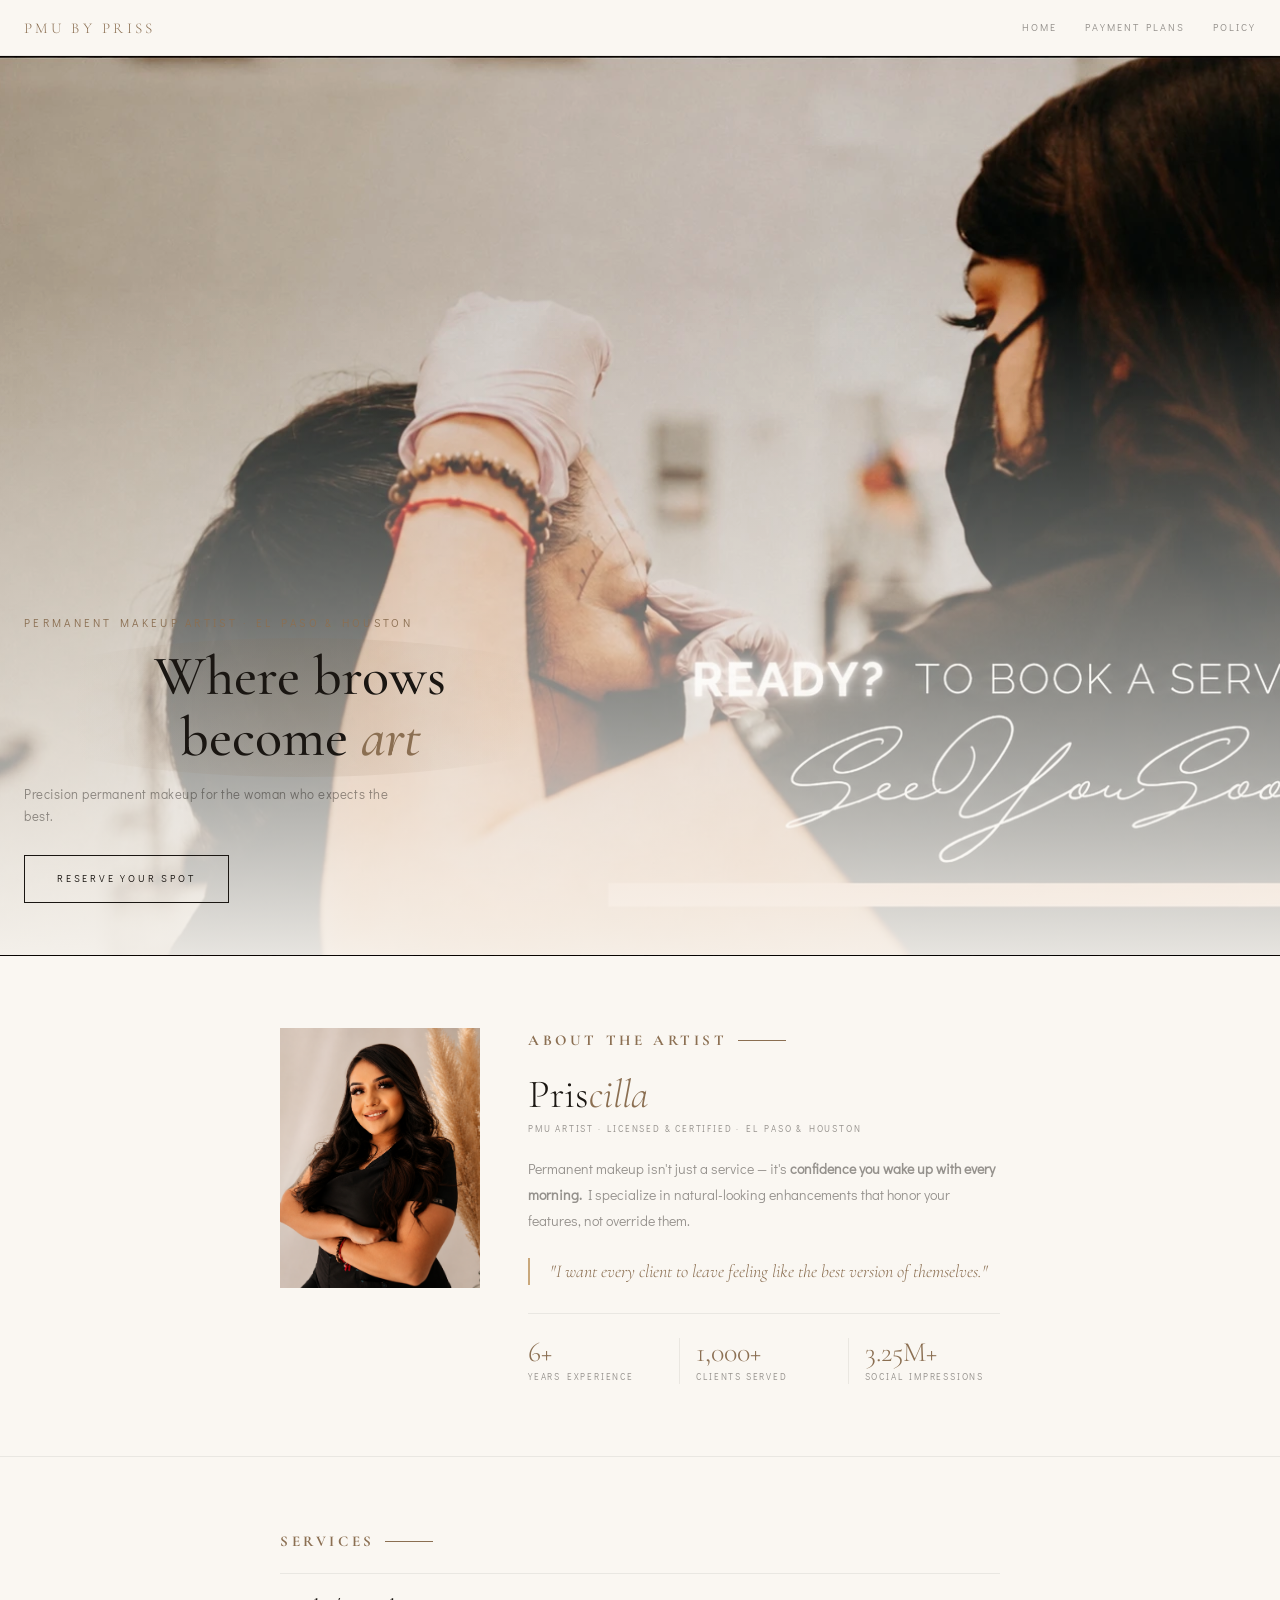
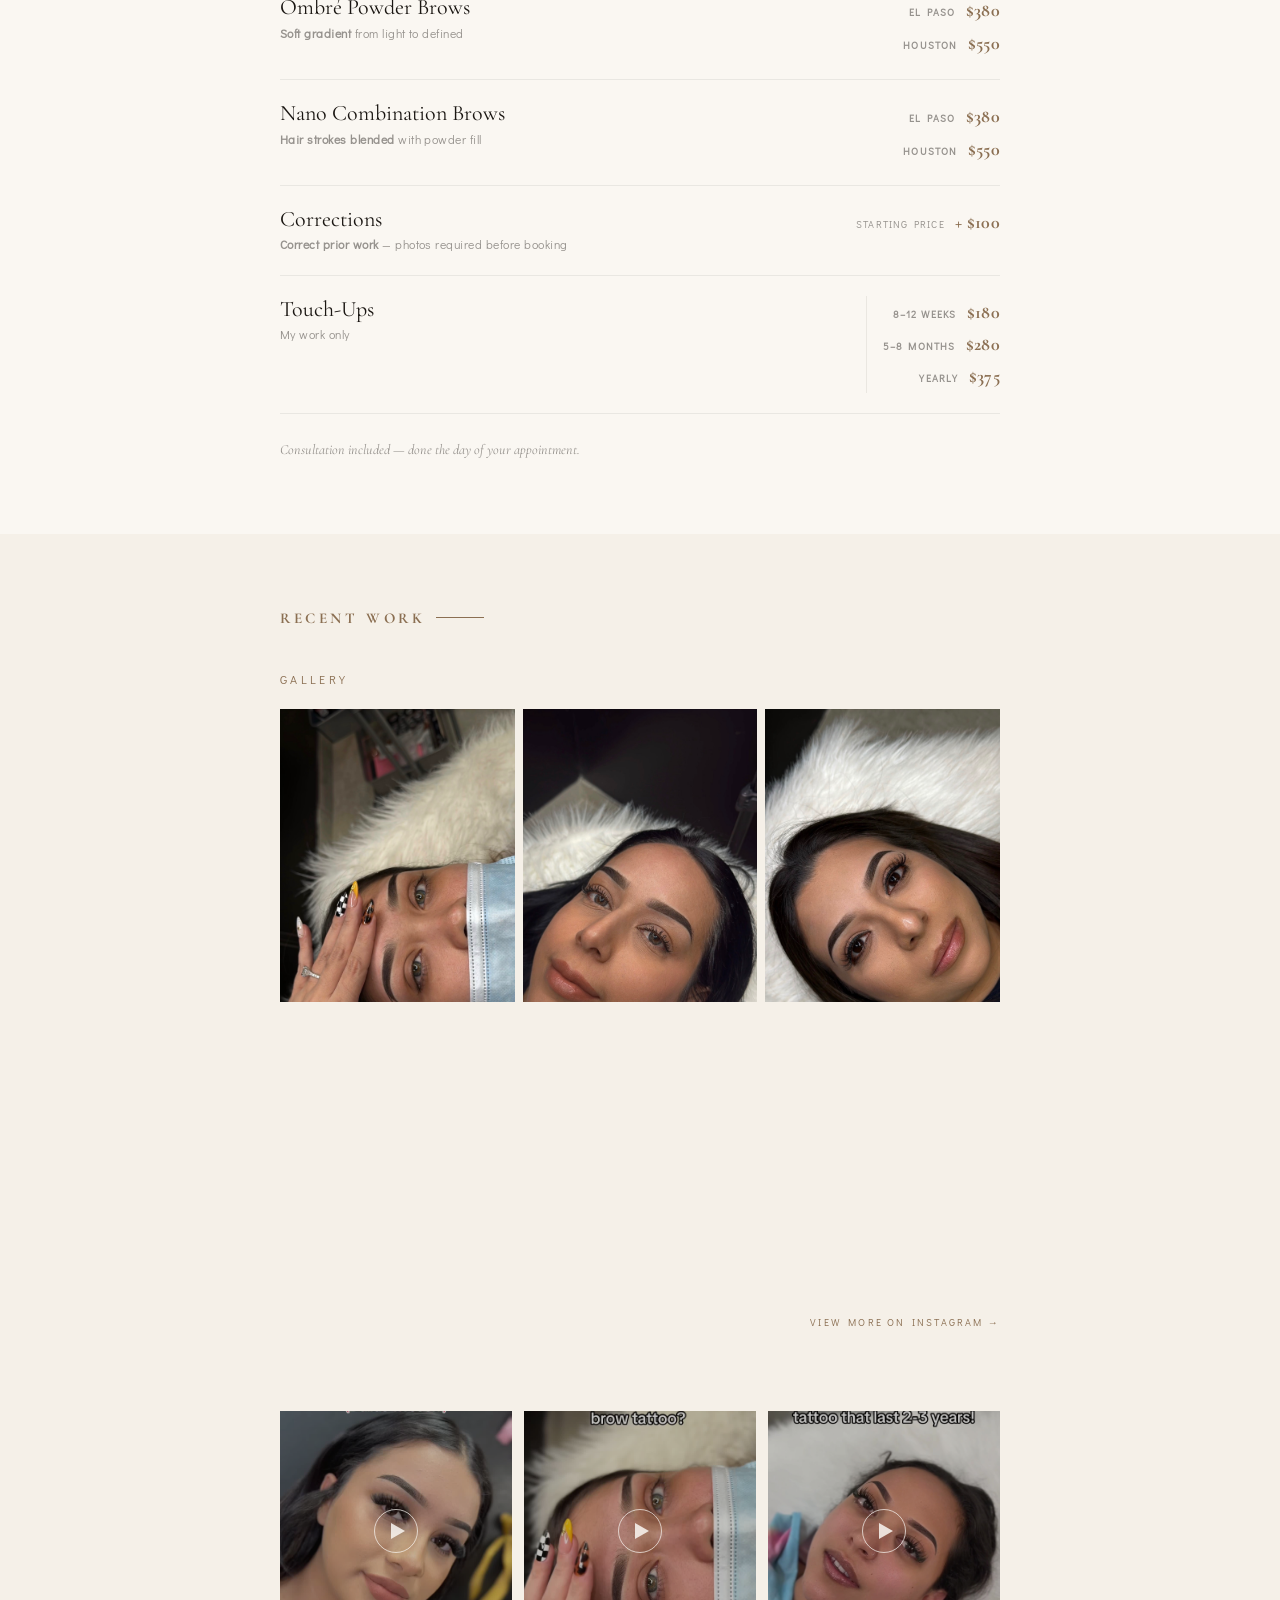
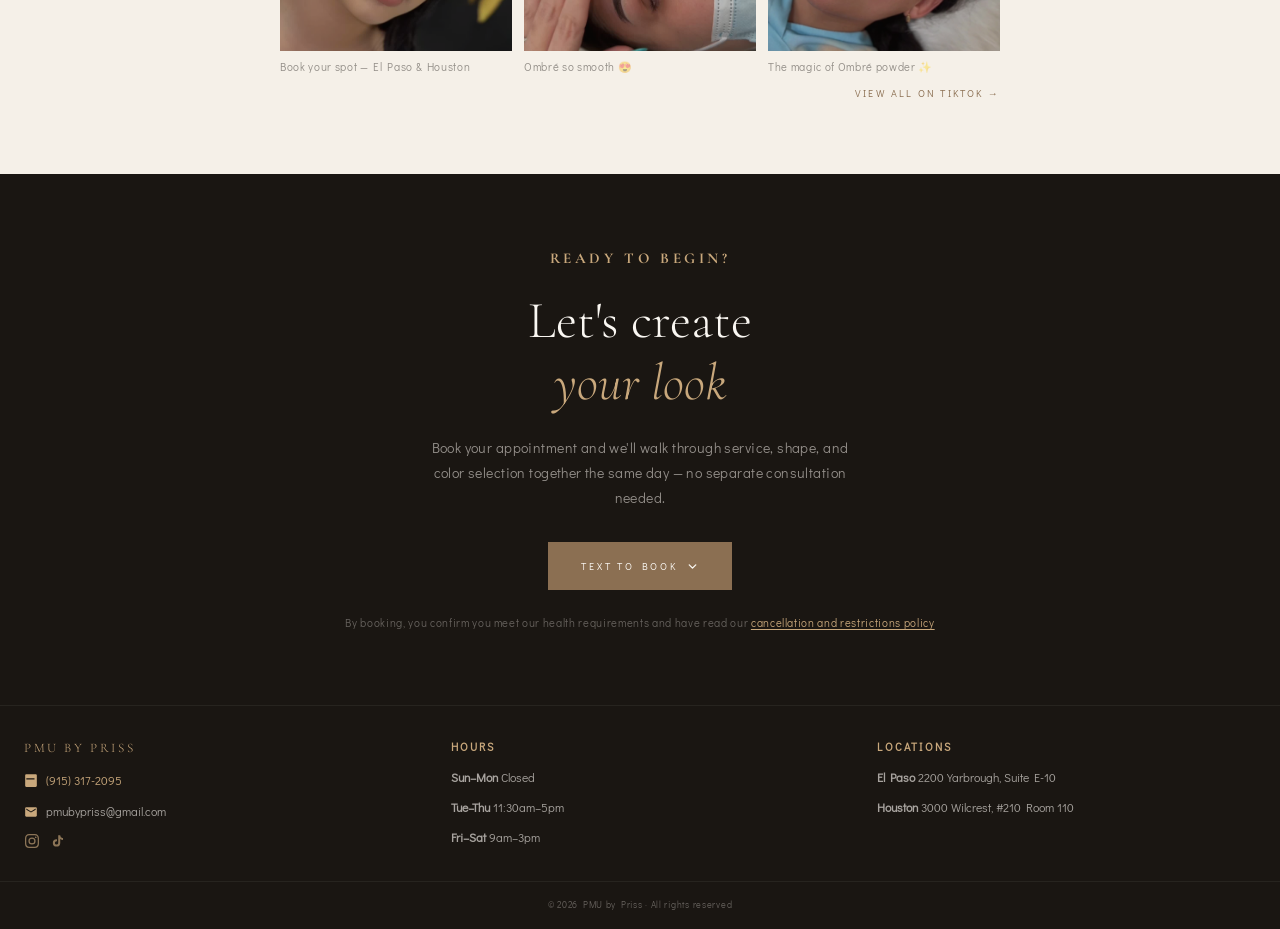
==== index.html @ 77e0d633 "fix: replace open browser button with copy-to-clipboard URL for TikTok WebView" ====
<!DOCTYPE html>
<html lang="en">
<head>
  <meta charset="UTF-8">
  <meta name="viewport" content="width=device-width, initial-scale=1.0">
  <title>PMU by Priss — Permanent Makeup Artist</title>
  <link rel="icon" href="data:image/svg+xml,<svg xmlns='http://www.w3.org/2000/svg' viewBox='0 0 100 100'><text y='.9em' font-size='90'>✦</text></svg>">

  <!-- OG / Social Meta -->
  <meta property="og:title" content="PMU by Priss — Permanent Makeup Artist">
  <meta property="og:description" content="Precision permanent makeup in El Paso & Houston. Ombré powder brows, combination brows, lip blush, and corrections.">
  <meta property="og:image" content="[REPLACE: absolute URL to hero image after deploy]">
  <meta property="og:url" content="[REPLACE: deployed site URL]">
  <meta property="og:type" content="website">
  <meta name="twitter:card" content="summary_large_image">

  <!-- Fonts -->
  <link rel="preconnect" href="https://fonts.googleapis.com">
  <link rel="preconnect" href="https://fonts.gstatic.com" crossorigin>
  <link href="https://fonts.googleapis.com/css2?family=Cormorant+Garamond:ital,wght@0,300;0,400;0,700;1,300;1,400&family=Didact+Gothic&display=swap" rel="stylesheet">

  <link rel="stylesheet" href="style.css">

  <!-- TikTok Embed Script -->
  <script async src="https://www.tiktok.com/embed.js"></script>
</head>
<body>

  <!-- TIKTOK BROWSER BANNER -->
  <div id="tiktokBanner" class="app-banner" style="display: none;">
    <div class="app-banner-content">
      <p class="app-banner-text">To book, please open this page in your browser</p>
      <div class="app-banner-url-box">
        <input
          type="text"
          id="bannerUrlInput"
          class="app-banner-url-input"
          readonly
          value=""
          aria-label="Current page URL"
        >
        <button id="copyUrlBtn" class="app-banner-copy-btn">Copy Link</button>
      </div>
      <p class="app-banner-instruction">Paste the link in your browser's address bar to continue booking</p>
      <button id="dismissBannerBtn" class="app-banner-close" aria-label="Dismiss">×</button>
    </div>
  </div>

  <!-- NAV -->
  <nav id="nav" aria-label="Primary navigation">
    <a href="/" class="nav-logo">PMU by Priss</a>
    <button id="hamburgerBtn" class="hamburger" aria-label="Menu" aria-expanded="false" aria-controls="navMenu">
      <span class="hamburger-line"></span>
      <span class="hamburger-line"></span>
      <span class="hamburger-line"></span>
    </button>
    <div id="navMenu" class="nav-menu" aria-hidden="true">
      <a href="/">Home</a>
      <a href="payment-plans.html">Payment Plans</a>
      <a href="policy.html">Policy</a>
    </div>
  </nav>

  <!-- HERO -->
  <section id="hero" aria-label="Hero">
    <div class="hero-overlay" aria-hidden="true"></div>
    <div class="hero-content">
      <p class="hero-eyebrow">Permanent Makeup Artist · El Paso &amp; Houston</p>
      <h1 class="hero-headline">
        <span>Where brows</span>
        <span>become <em>art</em></span>
      </h1>
      <p class="hero-sub">Precision permanent makeup for the woman who expects the best.</p>
      <a href="#book" class="btn btn--outline">Reserve Your Spot</a>
    </div>
  </section>

  <!-- ABOUT -->
  <section id="about" class="section about" aria-label="About Priss">
    <div class="about-inner">
      <img
        class="about-photo reveal"
        src="assets/images/priss-portrait.jpg"
        alt="Priscilla — PMU Artist"
        loading="lazy"
        width="200"
        height="260"
      >
      <div class="about-text">
        <p class="section-label reveal">About the Artist</p>
        <h2 class="about-name reveal">Pris<em>cilla</em></h2>
        <p class="about-credentials reveal">PMU Artist · Licensed &amp; Certified · El Paso &amp; Houston</p>
        <p class="about-bio reveal">
          Permanent makeup isn't just a service — it's <strong>confidence you wake up with every morning.</strong> I specialize in natural-looking enhancements that honor your features, not override them.
        </p>
        <blockquote class="pull-quote reveal">
          "I want every client to leave feeling like the best version of themselves."
        </blockquote>
        <div class="about-stats reveal">
          <div class="stat">
            <span class="stat-number">6+</span>
            <span class="stat-label">Years Experience</span>
          </div>
          <div class="stat">
            <span class="stat-number">1,000+</span>
            <span class="stat-label">Clients Served</span>
          </div>
          <div class="stat">
            <span class="stat-number">3.25M+</span>
            <span class="stat-label">Social Impressions</span>
          </div>
        </div>
      </div>
    </div>
  </section>

  <!-- SERVICES -->
  <section id="services" class="section services" aria-label="Services">
    <div class="section-inner">
      <p class="section-label reveal">Services</p>
      <ul class="service-list" aria-label="Service menu">
        <li class="service-item reveal">
          <div class="service-info">
            <p class="service-name">Ombré Powder Brows</p>
            <p class="service-desc"><strong>Soft gradient</strong> from light to defined</p>
          </div>
          <div class="service-pricing">
            <p class="price-location"><span class="price-city"><strong>El Paso</strong></span><span class="price-amount"><strong>$380</strong></span></p>
            <p class="price-location"><span class="price-city"><strong>Houston</strong></span><span class="price-amount"><strong>$550</strong></span></p>
          </div>
        </li>
        <li class="service-item reveal">
          <div class="service-info">
            <p class="service-name">Nano Combination Brows</p>
            <p class="service-desc"><strong>Hair strokes blended</strong> with powder fill</p>
          </div>
          <div class="service-pricing">
            <p class="price-location"><span class="price-city"><strong>El Paso</strong></span><span class="price-amount"><strong>$380</strong></span></p>
            <p class="price-location"><span class="price-city"><strong>Houston</strong></span><span class="price-amount"><strong>$550</strong></span></p>
          </div>
        </li>
<li class="service-item reveal">
          <div class="service-info">
            <p class="service-name">Corrections</p>
            <p class="service-desc"><strong>Correct prior work</strong> — photos required before booking</p>
          </div>
          <div class="service-pricing">
            <p class="price-location"><span class="price-city">Starting price</span><span class="price-amount"><strong>+ $100</strong></span></p>
          </div>
        </li>
        <li class="service-item reveal">
          <div class="service-info">
            <p class="service-name">Touch-Ups</p>
            <p class="service-desc">My work only</p>
          </div>
          <div class="service-pricing service-pricing--tiers">
            <p class="price-tier"><span class="price-city"><strong>8–12 weeks</strong></span><span class="price-amount"><strong>$180</strong></span></p>
            <p class="price-tier"><span class="price-city"><strong>5–8 months</strong></span><span class="price-amount"><strong>$280</strong></span></p>
            <p class="price-tier"><span class="price-city"><strong>Yearly</strong></span><span class="price-amount"><strong>$375</strong></span></p>
          </div>
        </li>
      </ul>
      <p class="services-note reveal">
        <em>Consultation included — done the day of your appointment.</em>
      </p>
    </div>
  </section>

  <!-- WORK -->
  <section id="work" class="section work" aria-label="Recent Work">
    <div class="section-inner">
      <p class="section-label reveal">Recent Work</p>

      <!-- Photo Gallery -->
      <p class="subsection-label reveal">Gallery</p>
      <div class="gallery-grid" aria-label="Work gallery">
        <button class="gallery-photo reveal" data-gallery-index="0" aria-label="View full size: Ombré powder brows result">
          <img src="assets/images/gallery/gallery-1.jpg" alt="Ombré powder brows result" loading="lazy">
        </button>
        <button class="gallery-photo reveal" data-gallery-index="1" aria-label="View full size: Nano combination brows result">
          <img src="assets/images/gallery/gallery-2.jpg" alt="Nano combination brows result" loading="lazy">
        </button>
        <button class="gallery-photo reveal" data-gallery-index="2" aria-label="View full size: Ombré powder brows result">
          <img src="assets/images/gallery/gallery-3.jpg" alt="Ombré powder brows result" loading="lazy">
        </button>
        <button class="gallery-photo reveal" data-gallery-index="3" aria-label="View full size: Nano combination brows result">
          <img src="assets/images/gallery/gallery-4.jpg" alt="Nano combination brows result" loading="lazy">
        </button>
        <button class="gallery-photo reveal" data-gallery-index="4" aria-label="View full size: Ombré powder brows result">
          <img src="assets/images/gallery/gallery-5.jpg" alt="Ombré powder brows result" loading="lazy">
        </button>
        <button class="gallery-photo reveal" data-gallery-index="5" aria-label="View full size: Correction result">
          <img src="assets/images/gallery/gallery-6.jpg" alt="Correction result" loading="lazy">
        </button>
      </div>

      <!-- Gallery Lightbox Modal -->
      <div class="gallery-modal" id="galleryModal" aria-hidden="true" role="dialog" aria-modal="true">
        <button class="gallery-modal-close" id="galleryModalClose" aria-label="Close gallery view">
          <svg xmlns="http://www.w3.org/2000/svg" viewBox="0 0 24 24" fill="none" stroke="currentColor" stroke-width="2" stroke-linecap="round" stroke-linejoin="round" width="24" height="24" aria-hidden="true"><line x1="18" y1="6" x2="6" y2="18"/><line x1="6" y1="6" x2="18" y2="18"/></svg>
        </button>
        <button class="gallery-modal-nav gallery-modal-prev" id="galleryModalPrev" aria-label="Previous photo">
          <svg xmlns="http://www.w3.org/2000/svg" viewBox="0 0 24 24" fill="none" stroke="currentColor" stroke-width="2" stroke-linecap="round" stroke-linejoin="round" width="20" height="20" aria-hidden="true"><polyline points="15 18 9 12 15 6"/></svg>
        </button>
        <div class="gallery-modal-content">
          <img id="galleryModalImg" src="" alt="">
        </div>
        <button class="gallery-modal-nav gallery-modal-next" id="galleryModalNext" aria-label="Next photo">
          <svg xmlns="http://www.w3.org/2000/svg" viewBox="0 0 24 24" fill="none" stroke="currentColor" stroke-width="2" stroke-linecap="round" stroke-linejoin="round" width="20" height="20" aria-hidden="true"><polyline points="9 18 15 12 9 6"/></svg>
        </button>
        <div class="gallery-modal-counter" id="galleryModalCounter"></div>
      </div>
      <a class="view-more-link" href="https://www.instagram.com/pmubypriss/" target="_blank" rel="noopener noreferrer">View more on Instagram →</a>

      <!-- TikTok Cards (click-to-play) -->
      <p class="subsection-label reveal">Videos</p>
      <div class="tiktok-grid" aria-label="TikTok videos">
        <div class="tiktok-card reveal" data-tiktok-id="7628053631283023118" role="button" tabindex="0" aria-label="Play TikTok: Book your spot — El Paso & Houston">
          <div class="tiktok-thumb">
            <img src="assets/images/tiktok-thumb-1.jpg" alt="Book your spot — El Paso & Houston" loading="lazy">
            <div class="tiktok-play" aria-hidden="true"><div class="play-icon"></div></div>
          </div>
          <p class="tiktok-caption">Book your spot — El Paso & Houston</p>
        </div>
        <div class="tiktok-card reveal" data-tiktok-id="7637714906845859086" role="button" tabindex="0" aria-label="Play TikTok: Ombré so smooth">
          <div class="tiktok-thumb">
            <img src="assets/images/tiktok-thumb-2.jpg" alt="Ombré so smooth" loading="lazy">
            <div class="tiktok-play" aria-hidden="true"><div class="play-icon"></div></div>
          </div>
          <p class="tiktok-caption">Ombré so smooth 😍</p>
        </div>
        <div class="tiktok-card reveal" data-tiktok-id="7586903817430551822" role="button" tabindex="0" aria-label="Play TikTok: The magic of Ombré powder">
          <div class="tiktok-thumb">
            <img src="assets/images/tiktok-thumb-3.jpg" alt="The magic of Ombré powder" loading="lazy">
            <div class="tiktok-play" aria-hidden="true"><div class="play-icon"></div></div>
          </div>
          <p class="tiktok-caption">The magic of Ombré powder ✨</p>
        </div>
      </div>
      <a class="view-more-link" href="https://www.tiktok.com/@pmubypriss" target="_blank" rel="noopener noreferrer">View all on TikTok →</a>
    </div>
  </section>

  <!-- BOOKING CTA -->
  <section id="book" class="section booking" aria-label="Book an appointment">
    <div class="section-inner booking-inner reveal">
      <p class="section-label section-label--light">Ready to Begin?</p>
      <h2 class="booking-headline">Let's create<br><em>your look</em></h2>
      <p class="booking-body">
        Book your appointment and we'll walk through service, shape, and color selection together the same day — no separate consultation needed.
      </p>
      <button class="btn btn--filled book-trigger" id="bookTrigger" aria-expanded="false" aria-controls="bookOptions">
        <span class="book-trigger-label">Text to Book</span>
        <svg class="book-trigger-chevron" xmlns="http://www.w3.org/2000/svg" viewBox="0 0 24 24" fill="none" stroke="currentColor" stroke-width="2.5" stroke-linecap="round" stroke-linejoin="round" width="13" height="13" aria-hidden="true"><polyline points="6 9 12 15 18 9"/></svg>
      </button>
      <p class="booking-note">By booking, you confirm you meet our health requirements and have read our <a href="policy.html" class="booking-policy-link">cancellation and restrictions policy</a></p>
      <div class="book-options" id="bookOptions" aria-hidden="true">
        <a href="sms:+19153172095?body=Hello%2C%20I%27m%20interested%20in%20scheduling%20an%20appointment%20in%20El%20Paso.%20What%27s%20your%20availability%3F" class="btn btn--city">
          <svg xmlns="http://www.w3.org/2000/svg" viewBox="0 0 24 24" fill="currentColor" width="11" height="11" aria-hidden="true"><path d="M12 2C8.13 2 5 5.13 5 9c0 5.25 7 13 7 13s7-7.75 7-13c0-3.87-3.13-7-7-7zm0 9.5c-1.38 0-2.5-1.12-2.5-2.5s1.12-2.5 2.5-2.5 2.5 1.12 2.5 2.5-1.12 2.5-2.5 2.5z"/></svg>
          Book for El Paso
        </a>
        <a href="sms:+19153172095?body=Hello%2C%20I%27m%20interested%20in%20scheduling%20an%20appointment%20in%20Houston.%20What%27s%20your%20availability%3F" class="btn btn--city">
          <svg xmlns="http://www.w3.org/2000/svg" viewBox="0 0 24 24" fill="currentColor" width="11" height="11" aria-hidden="true"><path d="M12 2C8.13 2 5 5.13 5 9c0 5.25 7 13 7 13s7-7.75 7-13c0-3.87-3.13-7-7-7zm0 9.5c-1.38 0-2.5-1.12-2.5-2.5s1.12-2.5 2.5-2.5 2.5 1.12 2.5 2.5-1.12 2.5-2.5 2.5z"/></svg>
          Book for Houston
        </a>
      </div>
    </div>
  </section>

  <!-- FOOTER -->
  <footer class="footer">
    <div class="footer-top">
      <div class="footer-contact">
        <a href="/" class="footer-logo">PMU by Priss</a>

        <a href="sms:+19153172095?body=Hello%2C%20I%27m%20interested%20in%20scheduling%20an%20appointment.%20What%27s%20your%20availability%3F" class="footer-contact-item contact-phone">
          <svg xmlns="http://www.w3.org/2000/svg" viewBox="0 0 24 24" fill="currentColor" width="14" height="14" aria-hidden="true"><path d="M20 2H4c-1.1 0-2 .9-2 2v18c0 1.1.9 2 2 2h16c1.1 0 2-.9 2-2V4c0-1.1-.9-2-2-2zm-2 12h-8v2h8v-2zm0-3H4v-2h14v2z"/></svg>
          <strong>(915) 317-2095</strong>
        </a>

        <a href="mailto:pmubypriss@gmail.com" class="footer-contact-item contact-email">
          <svg xmlns="http://www.w3.org/2000/svg" viewBox="0 0 24 24" fill="currentColor" width="14" height="14" aria-hidden="true"><path d="M20 4H4c-1.1 0-2 .9-2 2v12c0 1.1.9 2 2 2h16c1.1 0 2-.9 2-2V6c0-1.1-.9-2-2-2zm0 4l-8 5-8-5V6l8 5 8-5v2z"/></svg>
          <span>pmubypriss@gmail.com</span>
        </a>

        <div class="footer-socials">
          <a href="https://www.instagram.com/pmubypriss/" target="_blank" rel="noopener noreferrer" aria-label="Instagram">
            <svg xmlns="http://www.w3.org/2000/svg" viewBox="0 0 24 24" fill="currentColor" width="14" height="14" aria-hidden="true"><path d="M12 2.163c3.204 0 3.584.012 4.85.07 3.252.148 4.771 1.691 4.919 4.919.058 1.265.069 1.645.069 4.849 0 3.205-.012 3.584-.069 4.849-.149 3.225-1.664 4.771-4.919 4.919-1.266.058-1.644.07-4.85.07-3.204 0-3.584-.012-4.849-.07-3.26-.149-4.771-1.699-4.919-4.92-.058-1.265-.07-1.644-.07-4.849 0-3.204.013-3.583.07-4.849.149-3.227 1.664-4.771 4.919-4.919 1.266-.057 1.645-.069 4.849-.069zM12 0C8.741 0 8.333.014 7.053.072 2.695.272.273 2.69.073 7.052.014 8.333 0 8.741 0 12c0 3.259.014 3.668.072 4.948.2 4.358 2.618 6.78 6.98 6.98C8.333 23.986 8.741 24 12 24c3.259 0 3.668-.014 4.948-.072 4.354-.2 6.782-2.618 6.979-6.98.059-1.28.073-1.689.073-4.948 0-3.259-.014-3.667-.072-4.947-.196-4.354-2.617-6.78-6.979-6.98C15.668.014 15.259 0 12 0zm0 5.838a6.162 6.162 0 100 12.324 6.162 6.162 0 000-12.324zM12 16a4 4 0 110-8 4 4 0 010 8zm6.406-11.845a1.44 1.44 0 100 2.881 1.44 1.44 0 000-2.881z"/></svg>
          </a>
          <a href="https://www.tiktok.com/@pmubypriss" target="_blank" rel="noopener noreferrer" aria-label="TikTok">
            <svg xmlns="http://www.w3.org/2000/svg" viewBox="0 0 24 24" fill="currentColor" width="14" height="14" aria-hidden="true"><path d="M19.59 6.69a4.83 4.83 0 01-3.77-4.25V2h-3.45v13.67a2.89 2.89 0 01-2.88 2.5 2.89 2.89 0 01-2.89-2.89 2.89 2.89 0 012.89-2.89c.28 0 .54.04.79.1V9.01a6.27 6.27 0 00-.79-.05 6.34 6.34 0 00-6.34 6.34 6.34 6.34 0 006.34 6.34 6.34 6.34 0 006.33-6.34V8.69a8.18 8.18 0 004.78 1.52V6.77a4.85 4.85 0 01-1.01-.08z"/></svg>
          </a>
        </div>
      </div>

      <div class="footer-hours">
        <h4 class="footer-heading">Hours</h4>
        <p class="footer-item"><strong>Sun–Mon</strong> Closed</p>
        <p class="footer-item"><strong>Tue–Thu</strong> 11:30am–5pm</p>
        <p class="footer-item"><strong>Fri–Sat</strong> 9am–3pm</p>
      </div>

      <div class="footer-locations">
        <h4 class="footer-heading">Locations</h4>
        <p class="footer-item"><strong>El Paso</strong> 2200 Yarbrough, Suite E-10</p>
        <p class="footer-item"><strong>Houston</strong> 3000 Wilcrest, #210 Room 110</p>
      </div>
    </div>

    <div class="footer-bottom">
      <p class="footer-copy">© <span class="footer-year">2026</span> PMU by Priss · All rights reserved</p>
    </div>
  </footer>

  <script src="main.js"></script>
</body>
</html>
---- style.css ----
/* PMU by Priss — styles */

/* ─────────────────────────────────────────
   DESIGN TOKENS
───────────────────────────────────────── */
:root {
  --cream: #faf7f2;
  --cream-deep: #f5f0e8;
  --ink: #1a1612;
  --terracotta: #8b6f52;
  --gold: #c9a87c;
  --muted: rgba(26, 22, 18, 0.45);
  --muted-light: rgba(245, 240, 235, 0.55);

  --font-display: 'Cormorant Garamond', serif;
  --font-body: 'Didact Gothic', sans-serif;

  --section-padding: 72px 24px;
  --max-width: 720px;
  --nav-height: 56px;
}

/* ─────────────────────────────────────────
   RESET
───────────────────────────────────────── */
*, *::before, *::after {
  margin: 0;
  padding: 0;
  box-sizing: border-box;
}

html {
  scroll-behavior: smooth;
  -webkit-font-smoothing: antialiased;
  -moz-osx-font-smoothing: grayscale;
  overflow-x: hidden;
}

body {
  background: var(--cream);
  color: var(--ink);
  font-family: var(--font-body);
  font-size: 14px;
  line-height: 1.6;
  overflow-x: hidden;
  width: 100%;
  max-width: 100vw;
  padding-top: var(--nav-height);
}

img {
  display: block;
  max-width: 100%;
}

a {
  color: inherit;
  text-decoration: none;
}

ul {
  list-style: none;
}

/* ─────────────────────────────────────────
   TYPOGRAPHY UTILITIES
───────────────────────────────────────── */
.section-label {
  font-family: var(--font-display);
  font-size: 15px;
  letter-spacing: 0.24em;
  text-transform: uppercase;
  color: var(--terracotta);
  font-weight: 700;
  margin-bottom: 20px;
  display: flex;
  align-items: center;
  gap: 10px;
}

.section-label::after {
  content: '';
  width: 48px;
  height: 1px;
  background: var(--terracotta);
  flex-shrink: 0;
}

.section-label--light {
  color: var(--gold);
}

.section-label--light::after {
  display: none;
}

.subsection-label {
  font-family: var(--font-body);
  font-size: 12px;
  letter-spacing: 0.28em;
  text-transform: uppercase;
  color: var(--terracotta);
  margin: 40px 0 20px;
}

/* ─────────────────────────────────────────
   LAYOUT UTILITIES
───────────────────────────────────────── */
.section {
  padding: var(--section-padding);
}

.section-inner {
  max-width: var(--max-width);
  margin: 0 auto;
}

/* ─────────────────────────────────────────
   APP BROWSER BANNER (TikTok)
───────────────────────────────────────── */
.app-banner {
  position: fixed;
  top: 0;
  left: 0;
  right: 0;
  background: var(--terracotta);
  color: white;
  padding: 12px 16px;
  z-index: 1000;
  box-shadow: 0 2px 8px rgba(0, 0, 0, 0.1);
}

.app-banner-content {
  max-width: var(--max-width);
  margin: 0 auto;
  display: flex;
  flex-direction: column;
  gap: 12px;
  position: relative;
  padding-right: 32px;
}

.app-banner-text {
  font-family: var(--font-body);
  font-size: 14px;
  line-height: 1.4;
  margin: 0;
  font-weight: 600;
}

.app-banner-url-box {
  display: flex;
  gap: 8px;
  align-items: stretch;
}

.app-banner-url-input {
  flex: 1;
  background: rgba(255, 255, 255, 0.95);
  color: var(--terracotta);
  border: none;
  border-radius: 4px;
  padding: 8px 10px;
  font-family: 'Courier New', monospace;
  font-size: 12px;
  overflow: hidden;
  text-overflow: ellipsis;
  min-width: 0;
}

.app-banner-url-input::placeholder {
  color: var(--muted);
}

.app-banner-copy-btn {
  background: white;
  color: var(--terracotta);
  border: none;
  padding: 8px 14px;
  border-radius: 4px;
  font-family: var(--font-body);
  font-size: 13px;
  font-weight: 600;
  cursor: pointer;
  white-space: nowrap;
  transition: all 200ms ease;
  flex-shrink: 0;
}

.app-banner-copy-btn:hover {
  background: var(--cream);
  transform: translateY(-1px);
}

.app-banner-copy-btn.copied {
  background: #4caf50;
  color: white;
}

.app-banner-instruction {
  font-family: var(--font-body);
  font-size: 12px;
  line-height: 1.4;
  margin: 0;
  opacity: 0.95;
}

.app-banner-close {
  position: absolute;
  top: 8px;
  right: 8px;
  background: none;
  border: none;
  color: white;
  font-size: 24px;
  cursor: pointer;
  padding: 0 4px;
  line-height: 1;
  opacity: 0.8;
  transition: opacity 200ms ease;
}

.app-banner-close:hover {
  opacity: 1;
}

/* ─────────────────────────────────────────
   NAV
───────────────────────────────────────── */
#nav {
  position: fixed;
  top: 0;
  left: 0;
  right: 0;
  z-index: 100;
  height: var(--nav-height);
  background: var(--cream);
  border-bottom: 1px solid rgba(26, 22, 18, 0.07);
  display: flex;
  align-items: center;
  justify-content: space-between;
  padding: 0 24px;
  transition: box-shadow 200ms ease;
  box-sizing: border-box;
}

#nav.scrolled {
  box-shadow: 0 2px 16px rgba(26, 22, 18, 0.08);
}

.nav-logo {
  font-family: var(--font-display);
  font-weight: 300;
  font-size: 15px;
  letter-spacing: 0.22em;
  text-transform: uppercase;
  color: var(--terracotta);
}

.nav-links {
  display: flex;
  align-items: center;
  gap: 28px;
}

.nav-links a {
  font-size: 10px;
  letter-spacing: 0.2em;
  text-transform: uppercase;
  color: var(--muted);
  transition: color 200ms ease;
}

@media (hover: hover) {
  .nav-links a:hover {
    color: var(--ink);
  }
}

/* On mobile: hide text links, show only the Book button */
.nav-links a:not(.nav-book-btn) {
  display: none;
}

.nav-book-btn {
  display: inline-flex;
  align-items: center;
  justify-content: center;
  min-height: 36px;
  padding: 0 18px;
  border: 1px solid var(--ink);
  font-size: 10px;
  letter-spacing: 0.2em;
  text-transform: uppercase;
  color: var(--ink) !important;
  transition: background 200ms ease, color 200ms ease;
}

@media (hover: hover) {
  .nav-book-btn:hover {
    background: var(--ink);
    color: var(--cream) !important;
  }
}

/* Desktop: show all nav links */
@media (min-width: 640px) {
  .nav-links a:not(.nav-book-btn) {
    display: block;
  }
}

/* ─────────────────────────────────────────
   HAMBURGER MENU
───────────────────────────────────────── */
.hamburger {
  display: flex;
  flex-direction: column;
  justify-content: center;
  align-items: center;
  width: 44px;
  height: 44px;
  background: transparent;
  border: none;
  cursor: pointer;
  padding: 0;
}

.hamburger-line {
  display: block;
  width: 20px;
  height: 2px;
  background: var(--ink);
  margin: 3px 0;
  transition: transform 300ms ease, opacity 300ms ease, background 200ms ease;
  transform-origin: center;
}

.hamburger.is-open .hamburger-line:nth-child(1) {
  transform: translateY(8px) rotate(45deg);
}

.hamburger.is-open .hamburger-line:nth-child(2) {
  opacity: 0;
}

.hamburger.is-open .hamburger-line:nth-child(3) {
  transform: translateY(-8px) rotate(-45deg);
}

@media (hover: hover) {
  .hamburger:hover .hamburger-line {
    background: var(--terracotta);
  }
}

.nav-menu {
  position: absolute;
  top: 100%;
  left: 0;
  right: 0;
  background: var(--cream);
  border-bottom: 1px solid rgba(26, 22, 18, 0.07);
  display: flex;
  flex-direction: column;
  max-height: 0;
  overflow: hidden;
  transition: max-height 300ms ease;
  z-index: 50;
}

.nav-menu.is-open {
  max-height: 300px;
}

.nav-menu a {
  padding: 16px 24px;
  font-size: 10px;
  letter-spacing: 0.2em;
  text-transform: uppercase;
  color: var(--muted);
  border-bottom: 1px solid rgba(26, 22, 18, 0.04);
  transition: background 200ms ease, color 200ms ease;
}

.nav-menu a:last-child {
  border-bottom: none;
}

@media (hover: hover) {
  .nav-menu a:hover {
    background: rgba(26, 22, 18, 0.03);
    color: var(--ink);
  }
}

/* Hide hamburger on desktop */
@media (min-width: 640px) {
  .hamburger {
    display: none;
  }

  .nav-menu {
    position: static;
    max-height: none;
    background: transparent;
    border: none;
    flex-direction: row;
    gap: 28px;
    padding: 0;
  }

  .nav-menu a {
    padding: 0;
    border: none;
    display: block;
  }

  @media (hover: hover) {
    .nav-menu a:hover {
      background: transparent;
    }
  }
}

/* ─────────────────────────────────────────
   HERO
───────────────────────────────────────── */
#hero {
  position: relative;
  height: 100svh;
  min-height: 600px;
  background-image: url('assets/images/hero.jpg');
  background-size: cover;
  background-position: center 20%;
  display: flex;
  align-items: flex-end;
  border-bottom: 1px solid rgba(26, 22, 18, 0.07);
}

.hero-overlay {
  position: absolute;
  inset: 0;
  background: linear-gradient(
    to bottom,
    rgba(250, 247, 242, 0) 25%,
    rgba(250, 247, 242, 0.92) 100%
  );
  pointer-events: none;
}

.hero-content {
  position: relative;
  z-index: 1;
  padding: 0 24px 52px;
  width: 100%;
  max-width: 600px;
}

.hero-eyebrow {
  font-size: 11px;
  letter-spacing: 0.3em;
  text-transform: uppercase;
  color: var(--terracotta);
  margin-bottom: 14px;
  opacity: 0;
}

.hero-headline {
  font-family: var(--font-display);
  font-weight: 500;
  font-size: clamp(38px, 8vw, 56px);
  line-height: 1.1;
  color: var(--ink);
  margin-bottom: 14px;
  display: flex;
  flex-direction: column;
  text-align: center;
  position: relative;
  z-index: 1;
}

.hero-headline::before {
  content: '';
  position: absolute;
  inset: -8px -40px;
  background: radial-gradient(circle at center, rgba(139, 111, 82, 0.18) 0%, transparent 70%);
  border-radius: 50%;
  z-index: -1;
}

.hero-headline span {
  display: block;
  opacity: 0;
  transform: translateY(20px) scale(0.93);
}

.hero-headline em {
  font-style: italic;
  color: var(--terracotta);
}

.hero-sub {
  font-size: 13px;
  letter-spacing: 0.04em;
  color: var(--muted);
  margin-bottom: 28px;
  max-width: 380px;
  line-height: 1.7;
  opacity: 0;
}

/* ─────────────────────────────────────────
   BUTTON SYSTEM
───────────────────────────────────────── */
.btn {
  display: inline-flex;
  align-items: center;
  justify-content: center;
  min-height: 48px;
  padding: 0 32px;
  font-family: var(--font-body);
  font-size: 10px;
  letter-spacing: 0.28em;
  text-transform: uppercase;
  cursor: pointer;
  position: relative;
  overflow: hidden;
  transition: color 250ms ease;
}

/* Hero CTA starts hidden — animated in by main.js */
#hero .btn {
  opacity: 0;
  transform: scale(0.97);
}

/* Full-width on mobile */
@media (max-width: 639px) {
  .btn {
    width: 100%;
  }
}

.btn--outline {
  border: 1px solid var(--ink);
  color: var(--ink);
  background: transparent;
}

.btn--outline::before {
  content: '';
  position: absolute;
  inset: 0;
  background: var(--ink);
  transform: scaleX(0);
  transform-origin: left;
  transition: transform 250ms ease-out;
  z-index: 0;
}

@media (hover: hover) {
  .btn--outline:hover {
    color: var(--cream);
  }
  .btn--outline:hover::before {
    transform: scaleX(1);
  }
}

.btn--filled {
  background: var(--terracotta);
  color: var(--cream);
  border: 1px solid var(--terracotta);
}

.btn--filled::before {
  content: '';
  position: absolute;
  inset: 0;
  background: rgba(26, 22, 18, 0.85);
  transform: scaleX(0);
  transform-origin: left;
  transition: transform 250ms ease-out;
  z-index: 0;
}

@media (hover: hover) {
  .btn--filled:hover {
    color: var(--cream);
  }
  .btn--filled:hover::before {
    transform: scaleX(1);
  }
}

/* ─────────────────────────────────────────
   LOCATION BAR
───────────────────────────────────────── */
/* ─────────────────────────────────────────
   ABOUT
───────────────────────────────────────── */
.about {
  background: var(--cream);
}

.about-inner {
  max-width: var(--max-width);
  margin: 0 auto;
  display: flex;
  flex-direction: column;
  gap: 32px;
}

.about-photo {
  width: 100%;
  max-width: 280px;
  height: 360px;
  object-fit: cover;
  object-position: center top;
  align-self: center;
}

.about-name {
  font-family: var(--font-display);
  font-weight: 300;
  font-size: 40px;
  line-height: 1.1;
  color: var(--ink);
  margin-bottom: 6px;
}

.about-name em {
  font-style: italic;
  color: var(--terracotta);
}

.about-credentials {
  font-size: 9px;
  letter-spacing: 0.2em;
  text-transform: uppercase;
  color: var(--muted);
  margin-bottom: 20px;
  opacity: 0.7;
}

.about-bio {
  font-size: 14px;
  line-height: 1.85;
  color: var(--muted);
  margin-bottom: 24px;
}

.pull-quote {
  font-family: var(--font-display);
  font-style: italic;
  font-weight: 300;
  font-size: 18px;
  line-height: 1.5;
  color: var(--terracotta);
  border-left: 2px solid var(--gold);
  padding-left: 20px;
  margin-top: 8px;
}

.about-stats {
  display: flex;
  gap: 0;
  margin-top: 28px;
  border-top: 1px solid rgba(26,22,18,0.07);
  padding-top: 24px;
}

.stat {
  flex: 1;
  display: flex;
  flex-direction: column;
  gap: 4px;
  padding-right: 16px;
}

.stat + .stat {
  padding-left: 16px;
  padding-right: 16px;
  border-left: 1px solid rgba(26,22,18,0.07);
}

.stat:last-child {
  padding-right: 0;
}

.stat-number {
  font-family: var(--font-display);
  font-weight: 300;
  font-size: 28px;
  color: var(--terracotta);
  line-height: 1;
}

.stat-label {
  font-size: 9px;
  letter-spacing: 0.2em;
  text-transform: uppercase;
  color: var(--muted);
}

/* Desktop: side-by-side */
@media (min-width: 640px) {
  .about-inner {
    flex-direction: row;
    align-items: flex-start;
    gap: 48px;
  }

  /* Design decision: using 200px (vs spec's 140px) — 140px is too narrow at 720px max-width */
  .about-photo {
    width: 200px;
    min-width: 200px;
    height: 260px;
    align-self: flex-start;
  }
}

/* ─────────────────────────────────────────
   SERVICES
───────────────────────────────────────── */
.services {
  background: var(--cream);
  border-top: 1px solid rgba(26, 22, 18, 0.07);
}

.service-list {
  margin-top: 8px;
}

.service-item {
  display: flex;
  align-items: flex-start;
  justify-content: space-between;
  gap: 16px;
  padding: 20px 0;
  border-bottom: 1px solid rgba(26, 22, 18, 0.07);
}

.service-info {
  flex: 1;
}

.service-pricing {
  text-align: right;
  flex-shrink: 0;
}

.price-location,
.price-tier {
  display: flex;
  align-items: baseline;
  justify-content: flex-end;
  gap: 10px;
  line-height: 1.8;
}

.price-city {
  font-size: 10px;
  letter-spacing: 0.12em;
  text-transform: uppercase;
  color: var(--muted);
}

.price-amount {
  font-family: var(--font-display);
  font-size: 18px;
  font-weight: 300;
  color: var(--terracotta);
  letter-spacing: 0.02em;
}

.price-inquiry {
  font-size: 10px;
  letter-spacing: 0.12em;
  text-transform: uppercase;
  color: var(--muted);
  margin-top: 4px;
}

.service-pricing--tiers {
  border-left: 1px solid rgba(26,22,18,0.07);
  padding-left: 16px;
}

.service-item:first-child {
  border-top: 1px solid rgba(26, 22, 18, 0.07);
}

.service-name {
  font-family: var(--font-display);
  font-weight: 400;
  font-size: 22px;
  color: var(--ink);
  margin-bottom: 3px;
  line-height: 1.2;
}

.service-desc {
  font-size: 12px;
  color: var(--muted);
  letter-spacing: 0.04em;
}

.services-note {
  margin-top: 24px;
  font-family: var(--font-display);
  font-size: 14px;
  color: var(--muted);
  line-height: 1.7;
}

/* ─────────────────────────────────────────
   WORK SECTION
───────────────────────────────────────── */
.work {
  background: var(--cream-deep);
}

/* TikTok grid */
.tiktok-grid {
  display: flex;
  flex-direction: column;
  gap: 16px;
  margin-top: 8px;
  margin-bottom: 12px;
}

.tiktok-card {
  display: block;
  position: relative;
  cursor: pointer;
}

.tiktok-card.is-playing .tiktok-thumb,
.tiktok-card.is-playing .tiktok-caption {
  display: none;
}

.tiktok-card iframe {
  display: block;
  width: 100%;
  height: 560px;
  border: none;
  border-radius: 4px;
}

@media (min-width: 640px) {
  .tiktok-grid {
    flex-direction: row;
    gap: 12px;
  }

  .tiktok-card {
    flex: 1;
  }

  .tiktok-card iframe {
    height: 500px;
  }
}

.tiktok-thumb {
  position: relative;
  width: 100%;
  height: 280px;
  overflow: hidden;
  background: var(--ink);
}

@media (min-width: 640px) {
  .tiktok-thumb {
    height: 240px;
  }
}

.tiktok-thumb img {
  width: 100%;
  height: 100%;
  object-fit: cover;
  opacity: 0.75;
  transition: opacity 300ms ease, transform 300ms ease;
}

@media (hover: hover) {
  .tiktok-card:hover .tiktok-thumb img {
    opacity: 0.6;
    transform: scale(1.03);
  }
  .tiktok-card:hover .play-icon {
    transform: translate(-50%, -50%) scale(1.1);
  }
}

.tiktok-play {
  position: absolute;
  inset: 0;
  display: flex;
  align-items: center;
  justify-content: center;
}

.play-icon {
  width: 44px;
  height: 44px;
  border: 1.5px solid rgba(250, 247, 242, 0.7);
  border-radius: 50%;
  position: absolute;
  top: 50%;
  left: 50%;
  transform: translate(-50%, -50%);
  transition: transform 250ms ease;
}

.play-icon::after {
  content: '';
  position: absolute;
  top: 50%;
  left: 54%;
  transform: translate(-50%, -50%);
  width: 0;
  height: 0;
  border-style: solid;
  border-width: 8px 0 8px 14px;
  border-color: transparent transparent transparent rgba(250, 247, 242, 0.85);
}

.tiktok-caption {
  font-size: 11px;
  letter-spacing: 0.06em;
  color: var(--muted);
  padding: 8px 0 0;
  line-height: 1.4;
}

.view-more-link {
  display: block;
  font-size: 10px;
  letter-spacing: 0.22em;
  text-transform: uppercase;
  color: var(--terracotta);
  margin: 12px 0 0;
  text-align: right;
  transition: opacity 200ms ease;
}

@media (hover: hover) {
  .view-more-link:hover {
    opacity: 0.7;
  }
}

/* ─────────────────────────────────────────
   BEFORE / AFTER GALLERY
───────────────────────────────────────── */
.gallery-grid {
  display: grid;
  grid-template-columns: repeat(3, 1fr);
  gap: 8px;
}

@media (max-width: 639px) {
  .gallery-grid {
    grid-template-columns: repeat(2, 1fr);
    gap: 6px;
  }
}

.gallery-photo {
  aspect-ratio: 4 / 5;
  overflow: hidden;
  background: var(--cream-deep);
  border: none;
  padding: 0;
  margin: 0;
  font-size: inherit;
  font-family: inherit;
  cursor: pointer;
  transition: all 300ms ease;
}

.gallery-photo img {
  width: 100%;
  height: 100%;
  object-fit: cover;
  object-position: center top;
  display: block;
  transition: transform 500ms cubic-bezier(0.22, 1, 0.36, 1);
}

@media (hover: hover) {
  .gallery-photo:hover img {
    transform: scale(1.04);
  }
}

/* Gallery Lightbox Modal */
.gallery-modal {
  position: fixed;
  inset: 0;
  background: rgba(26, 22, 18, 0.92);
  display: flex;
  align-items: center;
  justify-content: center;
  z-index: 1000;
  opacity: 0;
  pointer-events: none;
  transition: opacity 400ms cubic-bezier(0.22, 1, 0.36, 1), backdrop-filter 400ms ease;
  backdrop-filter: blur(0px);
}

.gallery-modal.modal-open {
  opacity: 1;
  pointer-events: auto;
  backdrop-filter: blur(3px);
}

.gallery-modal-content {
  position: relative;
  width: 90%;
  max-width: 600px;
  aspect-ratio: 4 / 5;
  overflow: hidden;
}

.gallery-modal-content img {
  width: 100%;
  height: 100%;
  object-fit: contain;
  object-position: center;
  display: block;
}

.gallery-modal-close {
  position: absolute;
  top: 20px;
  right: 20px;
  background: rgba(250, 247, 242, 0.92);
  border: none;
  color: var(--ink);
  width: 44px;
  height: 44px;
  display: flex;
  align-items: center;
  justify-content: center;
  border-radius: 50%;
  cursor: pointer;
  z-index: 1001;
  transition: background 250ms ease, transform 250ms ease;
}

@media (hover: hover) {
  .gallery-modal-close:hover {
    background: var(--cream);
    transform: scale(1.08);
  }
}

.gallery-modal-nav {
  position: absolute;
  top: 50%;
  transform: translateY(-50%);
  background: rgba(250, 247, 242, 0.12);
  border: 1px solid rgba(201, 168, 124, 0.3);
  color: var(--gold);
  width: 44px;
  height: 44px;
  display: flex;
  align-items: center;
  justify-content: center;
  cursor: pointer;
  z-index: 1001;
  transition: background 250ms ease, border-color 250ms ease;
}

.gallery-modal-prev {
  left: 12px;
}

.gallery-modal-next {
  right: 12px;
}

@media (hover: hover) {
  .gallery-modal-nav:hover {
    background: rgba(201, 168, 124, 0.2);
    border-color: rgba(201, 168, 124, 0.6);
  }
}

.gallery-modal-counter {
  position: absolute;
  bottom: 16px;
  left: 50%;
  transform: translateX(-50%);
  background: rgba(26, 22, 18, 0.82);
  color: var(--cream);
  padding: 6px 12px;
  font-size: 10px;
  letter-spacing: 0.12em;
  text-transform: uppercase;
  border-radius: 20px;
  z-index: 1001;
  backdrop-filter: blur(2px);
}

@media (max-width: 639px) {
  .gallery-modal-content {
    max-width: 95vw;
  }

  .gallery-modal-close {
    top: 12px;
    right: 12px;
    width: 40px;
    height: 40px;
  }

  .gallery-modal-nav {
    width: 40px;
    height: 40px;
  }

  .gallery-modal-prev {
    left: 8px;
  }

  .gallery-modal-next {
    right: 8px;
  }
}

/* ─────────────────────────────────────────
   BOOKING CTA
───────────────────────────────────────── */
.booking {
  background: var(--ink);
  text-align: center;
}

.booking-inner {
  display: flex;
  flex-direction: column;
  align-items: center;
}

.booking-headline {
  font-family: var(--font-display);
  font-weight: 300;
  font-size: clamp(36px, 8vw, 52px);
  line-height: 1.2;
  color: var(--cream);
  margin-bottom: 20px;
}

.booking-headline em {
  font-style: italic;
  color: var(--gold);
}

.booking-body {
  font-size: 14px;
  line-height: 1.8;
  color: var(--muted-light);
  max-width: 420px;
  margin-bottom: 32px;
  letter-spacing: 0.03em;
}

.booking .btn--filled {
  margin-bottom: 0;
}

/* Chevron inside Book Now trigger */
.book-trigger {
  gap: 8px;
}

.book-trigger-label,
.book-trigger-chevron {
  position: relative;
  z-index: 1;
}

.book-trigger-chevron {
  transition: transform 320ms cubic-bezier(0.22, 1, 0.36, 1);
}

.book-trigger[aria-expanded="true"] .book-trigger-chevron {
  transform: rotate(180deg);
}

/* City SMS buttons — revealed on click */
.book-options {
  display: flex;
  flex-direction: column;
  align-items: center;
  gap: 10px;
  width: 100%;
  max-height: 0;
  overflow: hidden;
  opacity: 0;
  transition: max-height 420ms cubic-bezier(0.22, 1, 0.36, 1), opacity 300ms ease;
}

.book-options.is-open {
  max-height: 220px;
  opacity: 1;
  padding-top: 14px;
  padding-bottom: 20px;
  border-bottom: 1px solid rgba(245, 240, 235, 0.06);
  margin-bottom: 24px;
}

.btn--city {
  border: 1px solid rgba(201, 168, 124, 0.38);
  color: var(--gold);
  background: transparent;
  gap: 9px;
  text-decoration: none;
  width: 100%;
}

.btn--city svg {
  flex-shrink: 0;
  position: relative;
  z-index: 1;
}

.btn--city span {
  position: relative;
  z-index: 1;
}

.btn--city::before {
  content: '';
  position: absolute;
  inset: 0;
  background: rgba(201, 168, 124, 0.1);
  transform: scaleX(0);
  transform-origin: left;
  transition: transform 250ms ease-out;
  z-index: 0;
}

@media (hover: hover) {
  .btn--city:hover::before {
    transform: scaleX(1);
  }
}

.booking-note {
  margin-top: 24px;
}

/* Ensure booking CTA is full-width on mobile inside flex container */
@media (max-width: 639px) {
  .booking .btn--filled {
    width: 100%;
  }
}

.booking-note {
  font-size: 11px;
  letter-spacing: 0.06em;
  color: rgba(245, 240, 235, 0.35);
  line-height: 1.7;
}

.booking-note a {
  color: var(--gold);
  text-decoration: underline;
  text-underline-offset: 2px;
}

/* ─────────────────────────────────────────
   FOOTER
───────────────────────────────────────── */
.footer {
  background: var(--ink);
  border-top: 1px solid rgba(245, 240, 235, 0.06);
  display: flex;
  flex-direction: column;
}

.footer-top {
  padding: 32px 24px;
  display: grid;
  grid-template-columns: 1fr 1fr 1fr;
  gap: 48px;
  border-bottom: 1px solid rgba(245, 240, 235, 0.06);
}

.footer-hours,
.footer-locations {
  display: flex;
  flex-direction: column;
  gap: 12px;
}

.footer-contact {
  display: flex;
  flex-direction: column;
  gap: 12px;
}

.footer-bottom {
  padding: 16px 24px;
  text-align: center;
}

.footer-heading {
  font-family: var(--font-body);
  font-size: 11px;
  letter-spacing: 0.2em;
  text-transform: uppercase;
  color: var(--gold);
  margin: 0;
}

.footer-item {
  font-size: 12px;
  color: rgba(245, 240, 235, 0.65);
  line-height: 1.5;
  margin: 0;
}

.footer-logo {
  font-family: var(--font-display);
  font-weight: 300;
  font-size: 13px;
  letter-spacing: 0.2em;
  text-transform: uppercase;
  color: var(--gold);
}

.footer-contact-item {
  display: flex;
  align-items: center;
  gap: 8px;
  color: rgba(245, 240, 235, 0.65);
  font-size: 12px;
  text-decoration: none;
  transition: color 200ms ease;
}

.footer-contact-item svg {
  flex-shrink: 0;
  color: var(--gold);
}

.footer-contact-item strong {
  color: var(--gold);
  font-weight: 500;
}

@media (hover: hover) {
  .footer-contact-item:hover {
    color: rgba(245, 240, 235, 0.9);
  }
}

.footer-socials {
  display: flex;
  gap: 10px;
}

.footer-socials a {
  display: flex;
  align-items: center;
  justify-content: center;
  color: var(--gold);
  opacity: 0.65;
  transition: opacity 200ms ease;
  width: 16px;
  height: 16px;
}

@media (hover: hover) {
  .footer-socials a:hover {
    opacity: 1;
  }
}

.footer-copy {
  font-size: 9px;
  color: rgba(245, 240, 235, 0.35);
  letter-spacing: 0.08em;
  margin: 0;
}

/* MOBILE (640px and below) */
@media (max-width: 639px) {
  .footer-top {
    grid-template-columns: 1fr;
    gap: 24px;
    padding: 24px;
  }

  .footer-contact-bar {
    padding: 16px 24px;
    gap: 12px;
  }

  .footer-logo {
    font-size: 12px;
  }

  .footer-item {
    font-size: 11px;
  }

  .footer-contact-item {
    font-size: 11px;
  }

  .footer-copy {
    font-size: 8px;
  }

  .footer-socials {
    gap: 8px;
  }
}

/* ─────────────────────────────────────────
   PAGE SECTIONS (Payment Plans, Policy)
───────────────────────────────────────── */
#page-hero {
  background: linear-gradient(135deg, var(--cream-deep) 0%, var(--cream) 100%);
  padding: 48px 24px 0px 24px;
  border-bottom: 1px solid rgba(26, 22, 18, 0.07);
}

.page-hero-content {
  max-width: var(--max-width);
  margin: 0 auto;
  text-align: center;
}

.page-title {
  font-family: var(--font-display);
  font-weight: 300;
  font-size: 48px;
  line-height: 1.1;
  color: var(--ink);
  margin-bottom: 12px;
}

.page-subtitle {
  font-size: 14px;
  letter-spacing: 0.04em;
  color: var(--muted);
  line-height: 1.6;
}

/* PAYMENT PLANS SECTION */
.payment-plans-section {
  background: var(--cream);
}

.plans-container {
  display: grid;
  grid-template-columns: repeat(2, 1fr);
  gap: 24px;
  margin: 48px 0;
}

.plan-card {
  background: var(--cream-deep);
  border: 1px solid rgba(26, 22, 18, 0.07);
  padding: 26px 22px;
  border-radius: 2px;
  display: flex;
  flex-direction: column;
}

.plan-title {
  font-family: var(--font-display);
  font-weight: 400;
  font-size: 21px;
  color: var(--ink);
  margin-bottom: 10px;
  line-height: 1.2;
}

.plan-description {
  font-size: 12px;
  color: var(--muted);
  line-height: 1.65;
  margin-bottom: 18px;
  flex: 1;
}

.plan-details {
  display: flex;
  flex-direction: column;
  gap: 12px;
  border-top: 1px solid rgba(26, 22, 18, 0.07);
  padding-top: 20px;
}

.plan-benefit {
  font-size: 12px;
  color: var(--ink);
  line-height: 1.6;
}

.payment-methods {
  background: var(--cream-deep);
  padding: 32px;
  border-radius: 2px;
  margin: 48px 0;
}

.payment-list {
  display: grid;
  grid-template-columns: repeat(auto-fit, minmax(150px, 1fr));
  gap: 16px;
  margin-top: 16px;
}

.payment-list li {
  font-size: 13px;
  color: var(--ink);
  line-height: 1.6;
  padding-left: 20px;
  position: relative;
}

.payment-list li::before {
  content: '✓';
  position: absolute;
  left: 0;
  color: var(--terracotta);
}

/* CHERRY PLAN CARD */
.plan-card--cherry {
  position: relative;
  background: var(--ink);
  border-color: var(--ink);
}

.plan-card--cherry .plan-title,
.plan-card--cherry .plan-benefit {
  color: var(--cream);
}

.plan-card--cherry .plan-description {
  color: rgba(245, 240, 235, 0.7);
}

.plan-card--cherry .plan-benefit strong {
  color: var(--gold);
  font-weight: 600;
}

.plan-card--cherry .plan-details {
  border-top-color: rgba(245, 240, 235, 0.12);
}

.plan-badge {
  display: inline-block;
  font-size: 9px;
  letter-spacing: 0.28em;
  text-transform: uppercase;
  color: var(--ink);
  background: var(--gold);
  padding: 5px 10px;
  margin-bottom: 18px;
  font-weight: 600;
}

/* SERVICE PRICING */
.pricing-summary {
  margin: 64px 0 0;
}

.pricing-note {
  font-size: 13px;
  color: var(--muted);
  margin: 16px 0 28px;
  line-height: 1.7;
  font-style: italic;
}

.pricing-grid {
  display: grid;
  grid-template-columns: repeat(auto-fit, minmax(260px, 1fr));
  gap: 20px;
  margin-top: 24px;
}

.pricing-card {
  background: var(--cream-deep);
  padding: 28px 26px;
  display: flex;
  flex-direction: column;
  position: relative;
  transition: transform 280ms cubic-bezier(0.22, 1, 0.36, 1), box-shadow 280ms cubic-bezier(0.22, 1, 0.36, 1);
}

@media (hover: hover) {
  .pricing-card:hover {
    transform: translateY(-2px);
    box-shadow: 0 20px 40px -20px rgba(26, 22, 18, 0.18);
  }
}

.pricing-card-title {
  font-family: var(--font-display);
  font-weight: 400;
  font-size: 22px;
  letter-spacing: 0.005em;
  color: var(--ink);
  margin: 0 0 4px;
  line-height: 1.15;
}

.pricing-card-sub {
  font-size: 10px;
  letter-spacing: 0.2em;
  text-transform: uppercase;
  color: var(--muted);
  margin: 0 0 18px;
}

.pricing-card-title + .pricing-card-prices {
  margin-top: 18px;
}

.complimentary-note {
  margin: 0 0 14px;
  padding: 12px 14px;
  background: rgba(201, 168, 124, 0.12);
  border-left: 2px solid var(--gold);
  display: flex;
  flex-direction: column;
  gap: 2px;
}

.complimentary-label {
  font-size: 9px;
  letter-spacing: 0.24em;
  text-transform: uppercase;
  color: var(--muted);
  font-weight: 600;
}

.complimentary-value {
  font-family: var(--font-display);
  font-size: 14px;
  font-weight: 700;
  color: var(--ink);
  letter-spacing: 0.01em;
}

.complimentary-value em {
  font-style: italic;
  font-weight: 400;
  font-size: 11px;
  color: var(--muted);
  letter-spacing: 0.02em;
}

.pricing-card-prices {
  display: flex;
  flex-direction: column;
  gap: 8px;
  flex: 1;
}

.price-row {
  display: flex;
  justify-content: space-between;
  align-items: baseline;
  padding: 6px 0;
}

.price-loc {
  font-size: 10px;
  letter-spacing: 0.22em;
  text-transform: uppercase;
  color: var(--muted);
  font-weight: 500;
}

.price-val {
  font-family: var(--font-display);
  font-size: 20px;
  font-weight: 400;
  color: var(--ink);
  letter-spacing: 0.01em;
}

.price-plus {
  font-size: 13px;
  color: var(--muted);
  margin-left: 1px;
}

.cherry-plan-row {
  margin-top: 18px;
  padding-top: 16px;
  border-top: 1px solid rgba(26, 22, 18, 0.1);
  display: flex;
  justify-content: space-between;
  align-items: baseline;
  position: relative;
}

.cherry-plan-row::before {
  content: '';
  position: absolute;
  top: -1px;
  left: 0;
  width: 24px;
  height: 1px;
  background: var(--terracotta);
}

.cherry-plan-section {
  margin-top: 18px;
  padding-top: 16px;
  border-top: 1px solid rgba(26, 22, 18, 0.1);
  position: relative;
}

.cherry-plan-section::before {
  content: '';
  position: absolute;
  top: -1px;
  left: 0;
  width: 24px;
  height: 1px;
  background: var(--terracotta);
}

.cherry-plan-section .cherry-plan-label {
  display: block;
  margin-bottom: 4px;
}

.cherry-plan-prices {
  display: flex;
  flex-direction: column;
  gap: 4px;
}

.cherry-plan-prices .price-row {
  padding: 4px 0;
}

.cherry-val {
  font-family: var(--font-display);
  font-weight: 700;
  font-size: 18px;
  color: var(--terracotta);
  letter-spacing: 0.01em;
}

.cherry-plan-label {
  font-family: var(--font-display);
  font-style: italic;
  font-size: 13px;
  color: var(--terracotta);
  letter-spacing: 0.02em;
}

.cherry-plan-value {
  font-family: var(--font-display);
  font-weight: 700;
  font-size: 18px;
  color: var(--terracotta);
  letter-spacing: 0.01em;
}

.cherry-plus {
  font-size: 12px;
  font-weight: 400;
  font-style: italic;
  color: rgba(139, 111, 82, 0.7);
  margin-left: 2px;
}

/* CHERRY CTA */
.cherry-cta {
  margin: 56px 0 48px;
  background: var(--ink);
  position: relative;
  overflow: hidden;
}

.cherry-cta::before {
  content: '';
  position: absolute;
  top: 0;
  right: 0;
  width: 140px;
  height: 1px;
  background: var(--gold);
}

.cherry-cta-inner {
  padding: 56px 40px;
  text-align: center;
  max-width: 520px;
  margin: 0 auto;
}

.cherry-cta-eyebrow {
  font-family: var(--font-body);
  font-size: 10px;
  letter-spacing: 0.32em;
  text-transform: uppercase;
  color: var(--gold);
  margin-bottom: 18px;
  font-weight: 600;
}

.cherry-cta-title {
  font-family: var(--font-display);
  font-weight: 300;
  font-size: 36px;
  line-height: 1.1;
  color: var(--cream);
  margin: 0 0 16px;
  letter-spacing: 0.005em;
}

.cherry-cta-title em {
  font-style: italic;
  color: var(--gold);
}

.cherry-cta-body {
  font-size: 13px;
  line-height: 1.75;
  color: rgba(245, 240, 235, 0.7);
  margin: 0 auto 28px;
  max-width: 380px;
}

.cherry-cta-btn {
  display: inline-flex;
  align-items: center;
  justify-content: center;
  gap: 10px;
  background: var(--cream) !important;
  color: var(--ink) !important;
  border: 1px solid var(--cream);
  padding: 14px 28px;
  font-size: 11px;
  letter-spacing: 0.22em;
  text-transform: uppercase;
  font-weight: 600;
  transition: background 280ms ease, color 280ms ease, border-color 280ms ease, transform 280ms ease;
}

@media (hover: hover) {
  .cherry-cta-btn:hover {
    background: var(--gold) !important;
    border-color: var(--gold);
    transform: translateY(-1px);
  }
}

.cherry-cta-btn svg {
  transition: transform 280ms ease;
}

@media (hover: hover) {
  .cherry-cta-btn:hover svg {
    transform: translate(2px, -2px);
  }
}

.location-label {
  color: var(--terracotta);
  font-weight: 500;
}

.important-notes {
  background: rgba(201, 168, 124, 0.06);
  padding: 32px;
  border-left: 3px solid var(--gold);
  margin: 48px 0;
}

.notes-list {
  display: flex;
  flex-direction: column;
  gap: 16px;
  margin-top: 16px;
}

.notes-list li {
  font-size: 13px;
  color: var(--ink);
  line-height: 1.7;
  padding-left: 20px;
  position: relative;
}

.notes-list li::before {
  content: '→';
  position: absolute;
  left: 0;
  color: var(--terracotta);
  font-weight: bold;
}

/* POLICY SECTION */
.policy-section {
  background: var(--cream);
  padding: var(--section-padding);
}

.policy-inner {
  max-width: 720px;
}

.policy-block {
  margin: 48px 0;
}

/* BOOKING PILLARS */
.booking-pillars {
  display: grid;
  grid-template-columns: repeat(auto-fit, minmax(200px, 1fr));
  gap: 24px;
  margin: 32px 0;
}

.pillar {
  padding: 28px;
  background: var(--cream-deep);
  border: 1px solid rgba(26, 22, 18, 0.07);
}

.pillar h3 {
  font-family: var(--font-display);
  font-weight: 400;
  font-size: 18px;
  color: var(--ink);
  margin-bottom: 12px;
  line-height: 1.2;
}

.pillar p {
  font-size: 13px;
  color: var(--muted);
  line-height: 1.7;
}

/* RESTRICTION LIST */
.restriction-list {
  display: flex;
  flex-direction: column;
  gap: 14px;
  margin: 32px 0;
  padding: 28px;
  background: var(--cream-deep);
  border: 1px solid rgba(26, 22, 18, 0.07);
}

.restriction-list li {
  font-size: 13px;
  color: var(--ink);
  line-height: 1.7;
  padding-left: 0;
  position: relative;
}

.restriction-warning {
  background: var(--cream-deep);
  padding: 28px;
  border: 1px solid rgba(26, 22, 18, 0.07);
  margin: 32px 0;
  font-size: 13px;
  color: var(--ink);
  line-height: 1.7;
}

.policy-title {
  font-family: var(--font-display);
  font-weight: 400;
  font-size: 28px;
  color: var(--ink);
  margin-bottom: 24px;
  margin-top: 0;
  line-height: 1.2;
}

.policy-subtitle {
  font-family: var(--font-display);
  font-weight: 400;
  font-size: 18px;
  color: var(--ink);
  margin-top: 24px;
  margin-bottom: 12px;
}

.policy-block > p {
  font-size: 13px;
  color: var(--muted);
  line-height: 1.8;
  margin-bottom: 16px;
}

.policy-list {
  display: flex;
  flex-direction: column;
  gap: 14px;
  margin: 32px 0;
  padding: 28px;
  background: var(--cream-deep);
  border: 1px solid rgba(26, 22, 18, 0.07);
}

.policy-list li {
  font-size: 13px;
  color: var(--ink);
  line-height: 1.7;
  padding-left: 0;
  position: relative;
}

.policy-divider {
  border: none;
  border-top: 1px solid rgba(26, 22, 18, 0.07);
  margin: 40px 0;
}

/* LANGUAGE TOGGLE */
.language-toggle {
  display: flex;
  gap: 12px;
  justify-content: center;
  margin-top: 24px;
}

.language-toggle button {
  padding: 8px 20px;
  font-size: 11px;
  letter-spacing: 0.2em;
  text-transform: uppercase;
  border: 1px solid rgba(26, 22, 18, 0.2);
  background: transparent;
  color: var(--muted);
  cursor: pointer;
  transition: all 200ms ease;
}

.language-toggle button.active {
  background: var(--ink);
  color: var(--cream);
  border-color: var(--ink);
}

.language-content {
  display: none;
}

.language-content.active {
  display: block;
}

.booking-cta-section {
  background: var(--cream-deep);
  border-top: 1px solid rgba(26, 22, 18, 0.07);
}

.booking-cta-inner {
  text-align: center;
}

.booking-title {
  font-family: var(--font-display);
  font-weight: 400;
  font-size: 36px;
  color: var(--ink);
  margin-bottom: 8px;
  line-height: 1.2;
}

.booking-subtitle {
  font-size: 14px;
  color: var(--muted);
  margin-bottom: 28px;
  line-height: 1.6;
}

/* ─────────────────────────────────────────
   MOBILE POLISH
───────────────────────────────────────── */

@media (max-width: 639px) {
  :root {
    --section-padding: 56px 20px;
  }

  #hero {
    height: auto;
    min-height: unset;
    background-size: 100% auto;
    background-position: top center;
    background-repeat: no-repeat;
    background-color: var(--cream);
    align-items: flex-start;
  }

  #hero .hero-overlay {
    background: linear-gradient(
      to bottom,
      rgba(250, 247, 242, 0) 20%,
      rgba(250, 247, 242, 0.88) 46%,
      rgba(250, 247, 242, 1) 60%
    );
  }

  .hero-content {
    padding-top: 53vw;
    padding-bottom: 48px;
    max-width: 100%;
  }

  .about-photo {
    max-width: 220px;
    height: 280px;
  }

  .service-name {
    font-size: 20px;
  }

  .booking-headline {
    font-size: 36px;
  }

  .nav-book-btn {
    min-height: 48px;
    padding: 0 16px;
  }

  #page-hero {
    padding: 56px 20px;
  }

  .page-title {
    font-size: 32px;
  }

  .page-subtitle {
    font-size: 13px;
  }

  .plans-container {
    grid-template-columns: 1fr;
    gap: 24px;
  }

  .plan-card {
    padding: 24px;
  }

  .pricing-grid {
    grid-template-columns: 1fr;
    gap: 14px;
  }

  .pricing-card {
    padding: 24px 22px;
  }

  .pricing-card-title {
    font-size: 20px;
  }

  .price-val {
    font-size: 18px;
  }

  .cherry-plan-value {
    font-size: 16px;
  }

  .cherry-cta-inner {
    padding: 44px 24px;
  }

  .cherry-cta-title {
    font-size: 30px;
  }

  .cherry-cta-body {
    font-size: 12px;
  }

  .plan-badge {
    font-size: 8px;
    padding: 4px 9px;
  }

  .policy-title {
    font-size: 24px;
  }

  .policy-subtitle {
    font-size: 16px;
  }

  .booking-title {
    font-size: 28px;
  }

  .booking-subtitle {
    font-size: 13px;
  }
}

/* MOBILE (640px and below) */
@media (max-width: 639px) {
  .footer-top {
    grid-template-columns: 1fr;
    gap: 24px;
    padding: 24px;
  }

  .footer-left {
    gap: 24px;
  }

  .footer-logo {
    font-size: 12px;
  }

  .footer-item {
    font-size: 11px;
  }

  .footer-contact-item {
    font-size: 11px;
  }

  .footer-bottom {
    padding: 12px 24px;
  }

  .footer-copy {
    font-size: 8px;
  }

  .footer-socials {
    gap: 8px;
  }
}

/* Smooth anchor scroll offset — account for sticky nav */
:target {
  scroll-margin-top: calc(var(--nav-height) + 16px);
}
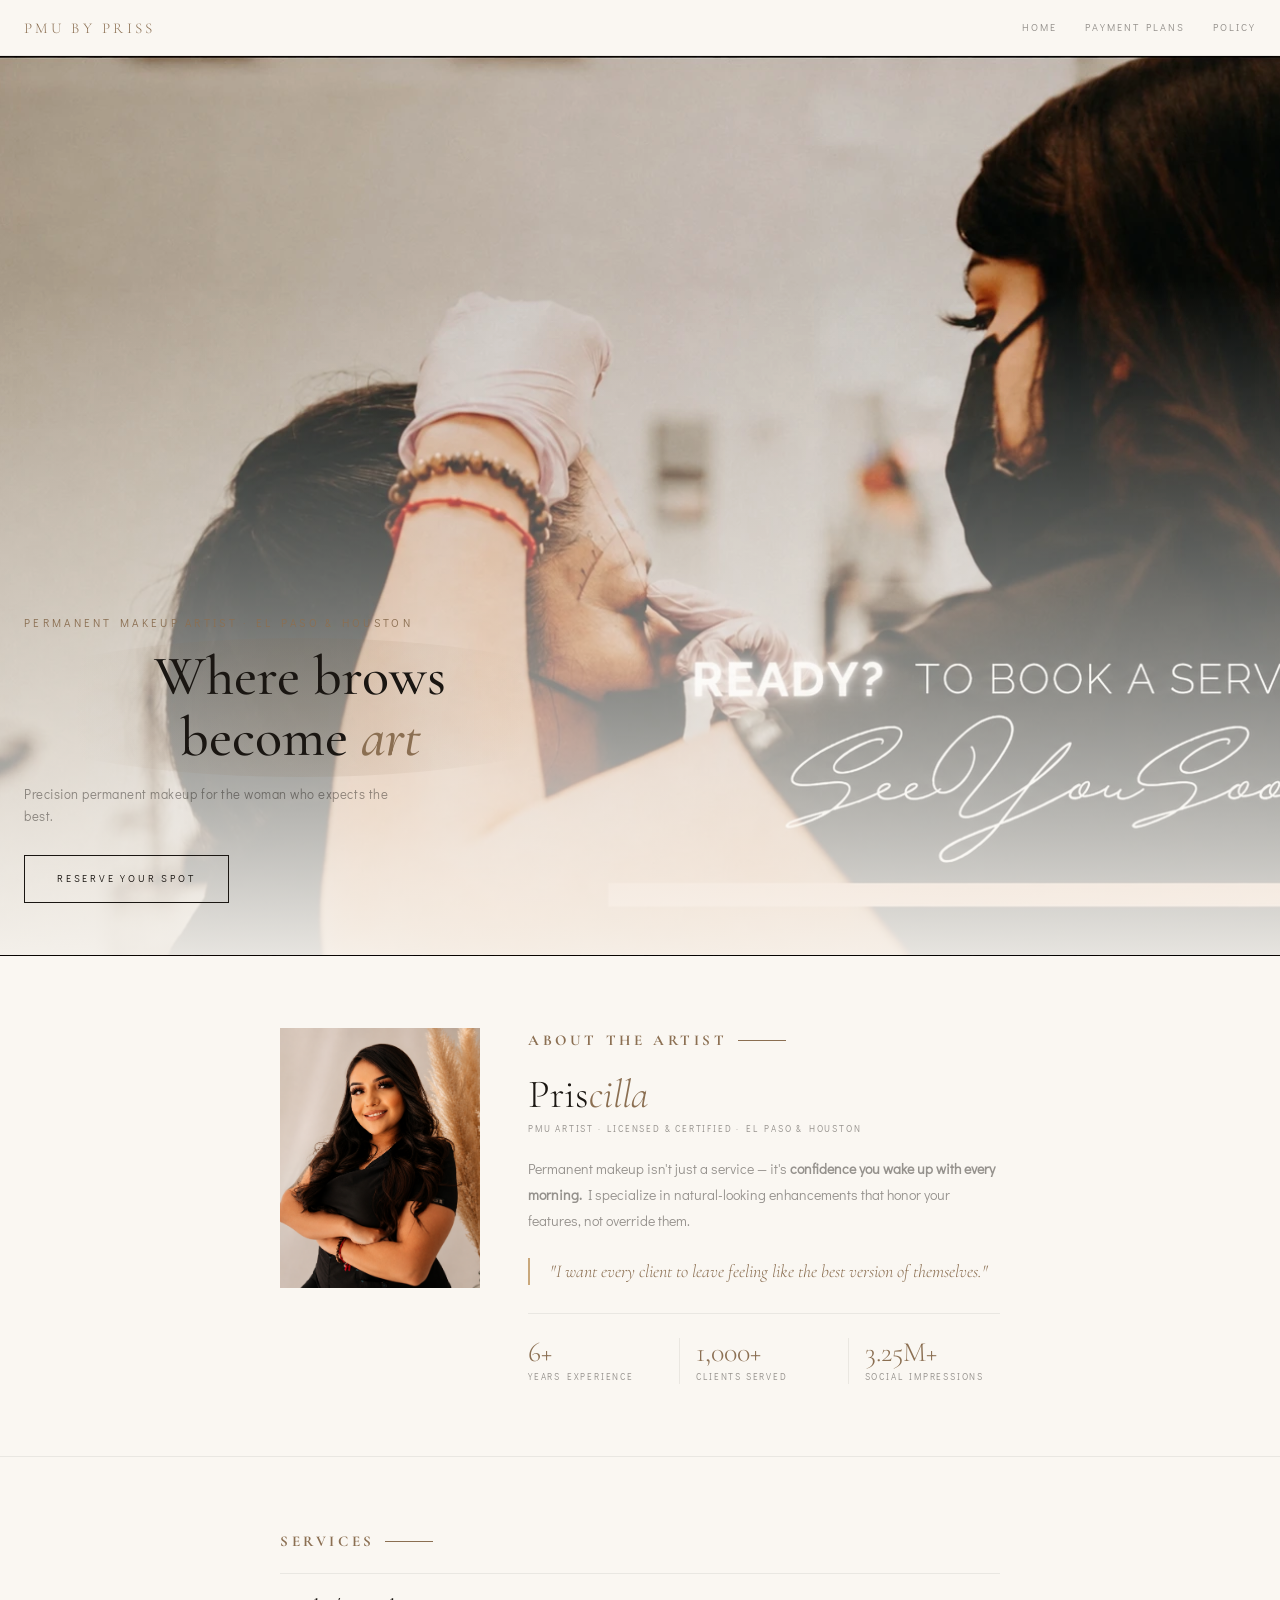
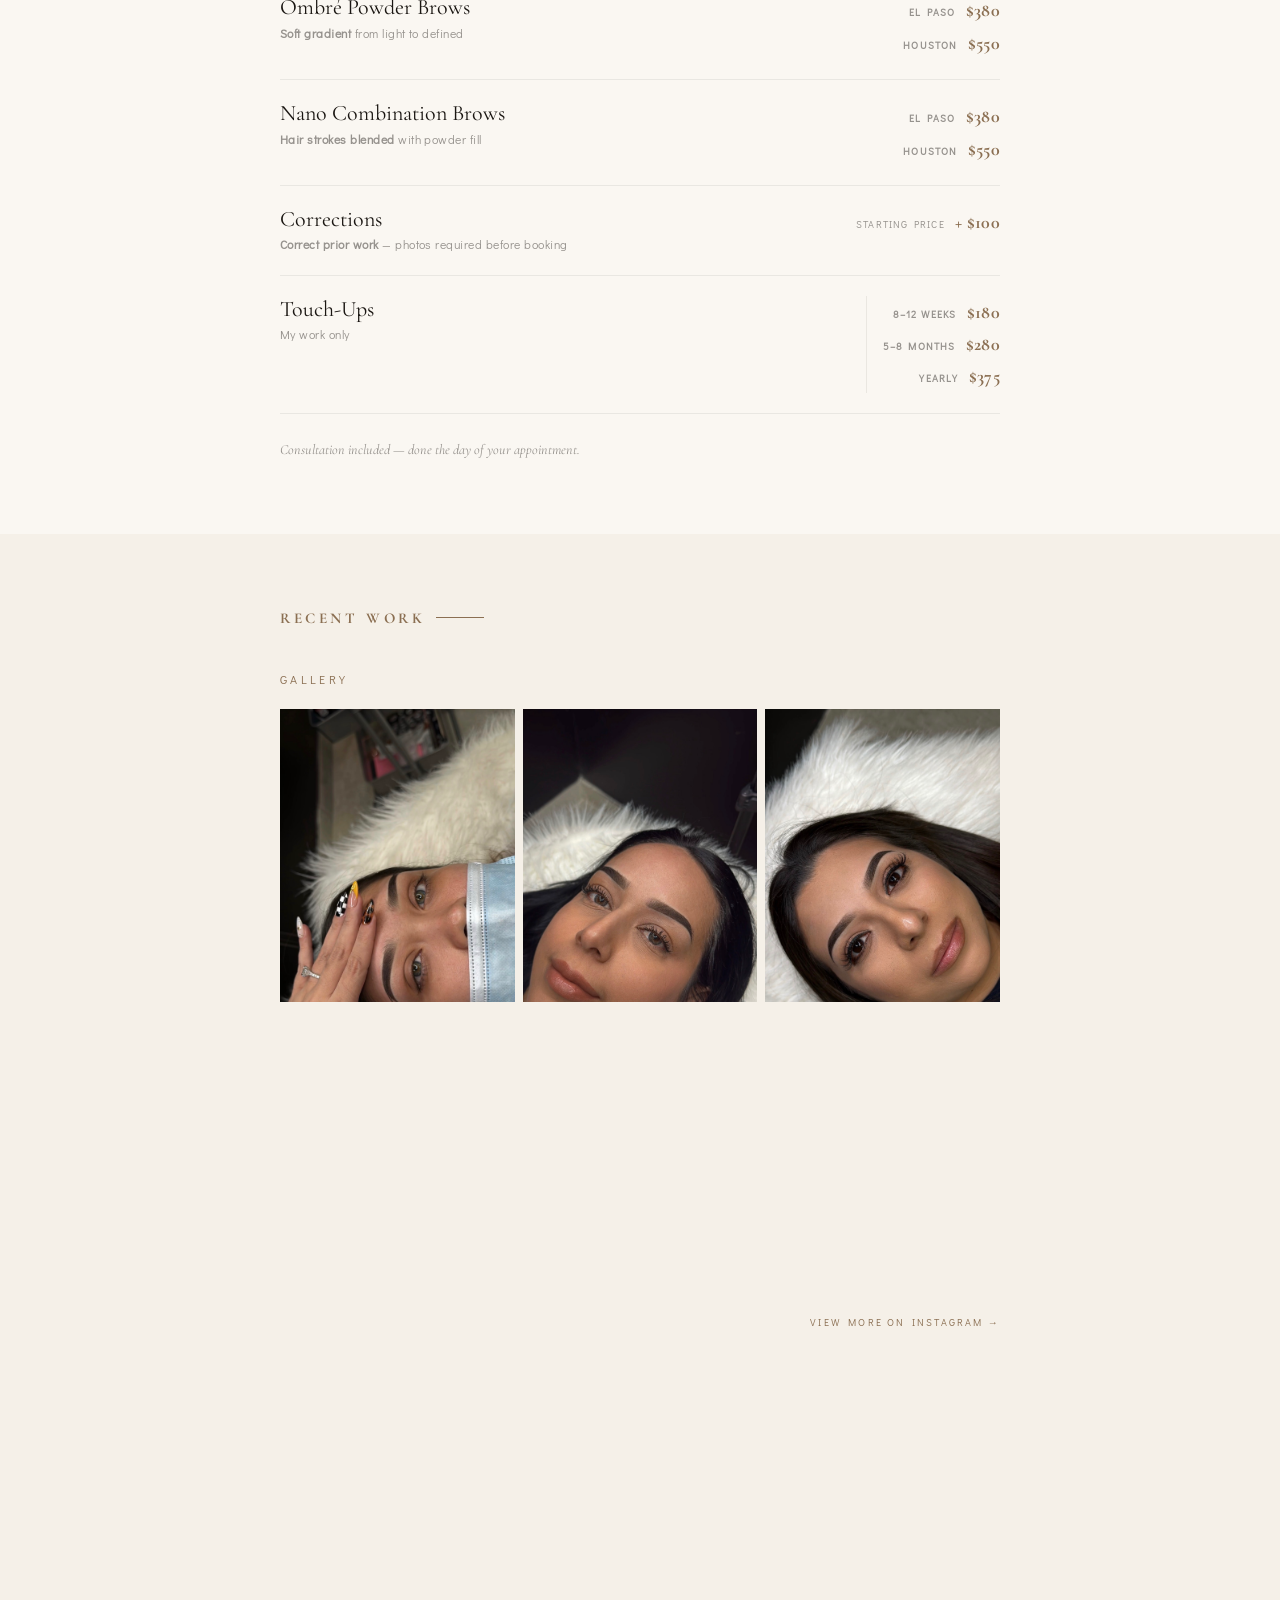
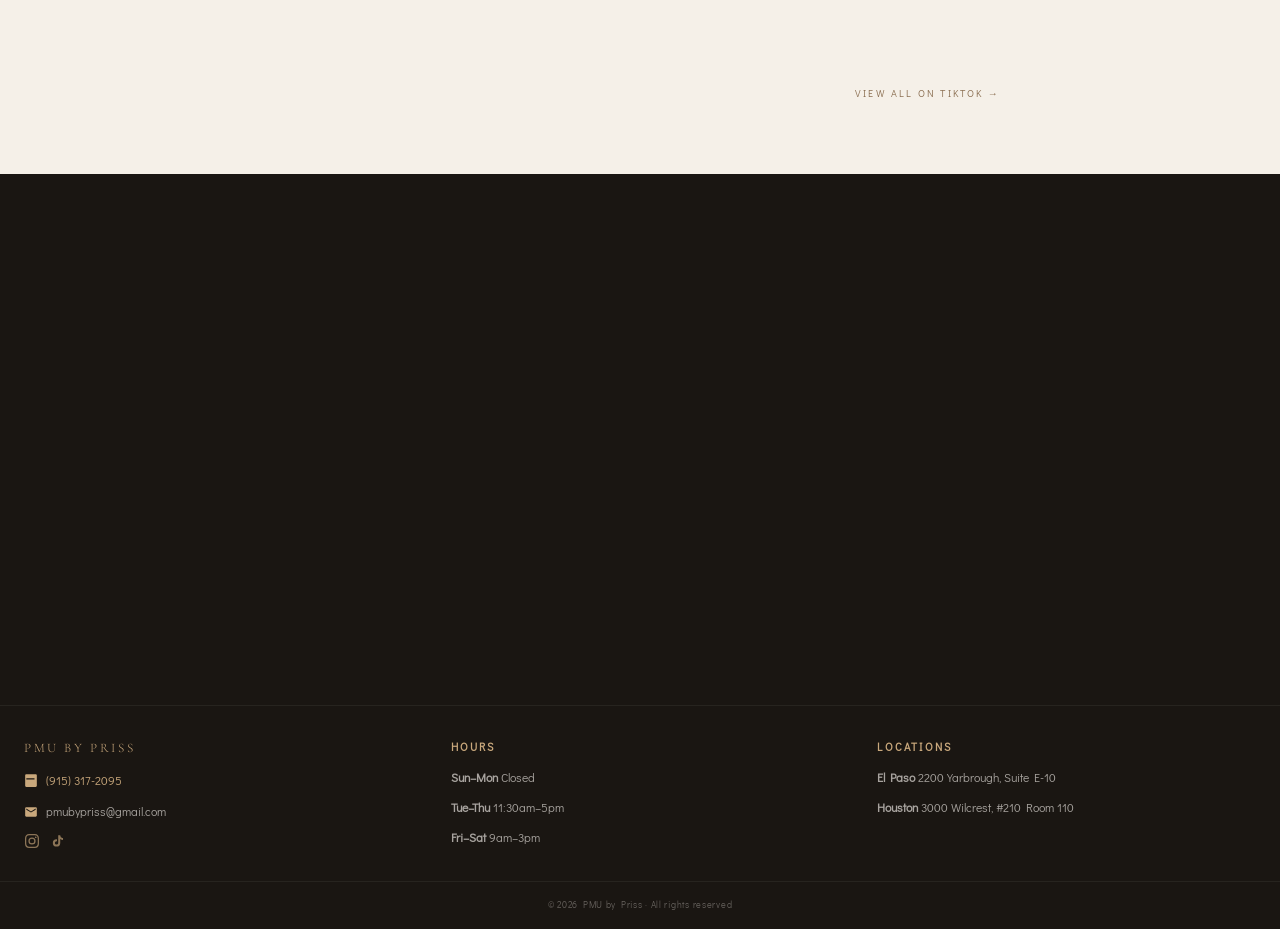
==== commit 9c3b87b6: "fix: clearer banner text and remove fallback detection — TikTok only" ====
--- a/index.html
+++ b/index.html
@@ -29,7 +29,7 @@
   <!-- TIKTOK BROWSER BANNER -->
   <div id="tiktokBanner" class="app-banner" style="display: none;">
     <div class="app-banner-content">
-      <p class="app-banner-text">To book, please open this page in your browser</p>
+      <p class="app-banner-text">To book, copy the link below and open it in your browser</p>
       <div class="app-banner-url-box">
         <input
           type="text"
@@ -41,7 +41,6 @@
         >
         <button id="copyUrlBtn" class="app-banner-copy-btn">Copy Link</button>
       </div>
-      <p class="app-banner-instruction">Paste the link in your browser's address bar to continue booking</p>
       <button id="dismissBannerBtn" class="app-banner-close" aria-label="Dismiss">×</button>
     </div>
   </div>
--- a/style.css
+++ b/style.css
@@ -195,14 +195,6 @@
 .app-banner-copy-btn.copied {
   background: #4caf50;
   color: white;
-}
-
-.app-banner-instruction {
-  font-family: var(--font-body);
-  font-size: 12px;
-  line-height: 1.4;
-  margin: 0;
-  opacity: 0.95;
 }
 
 .app-banner-close {
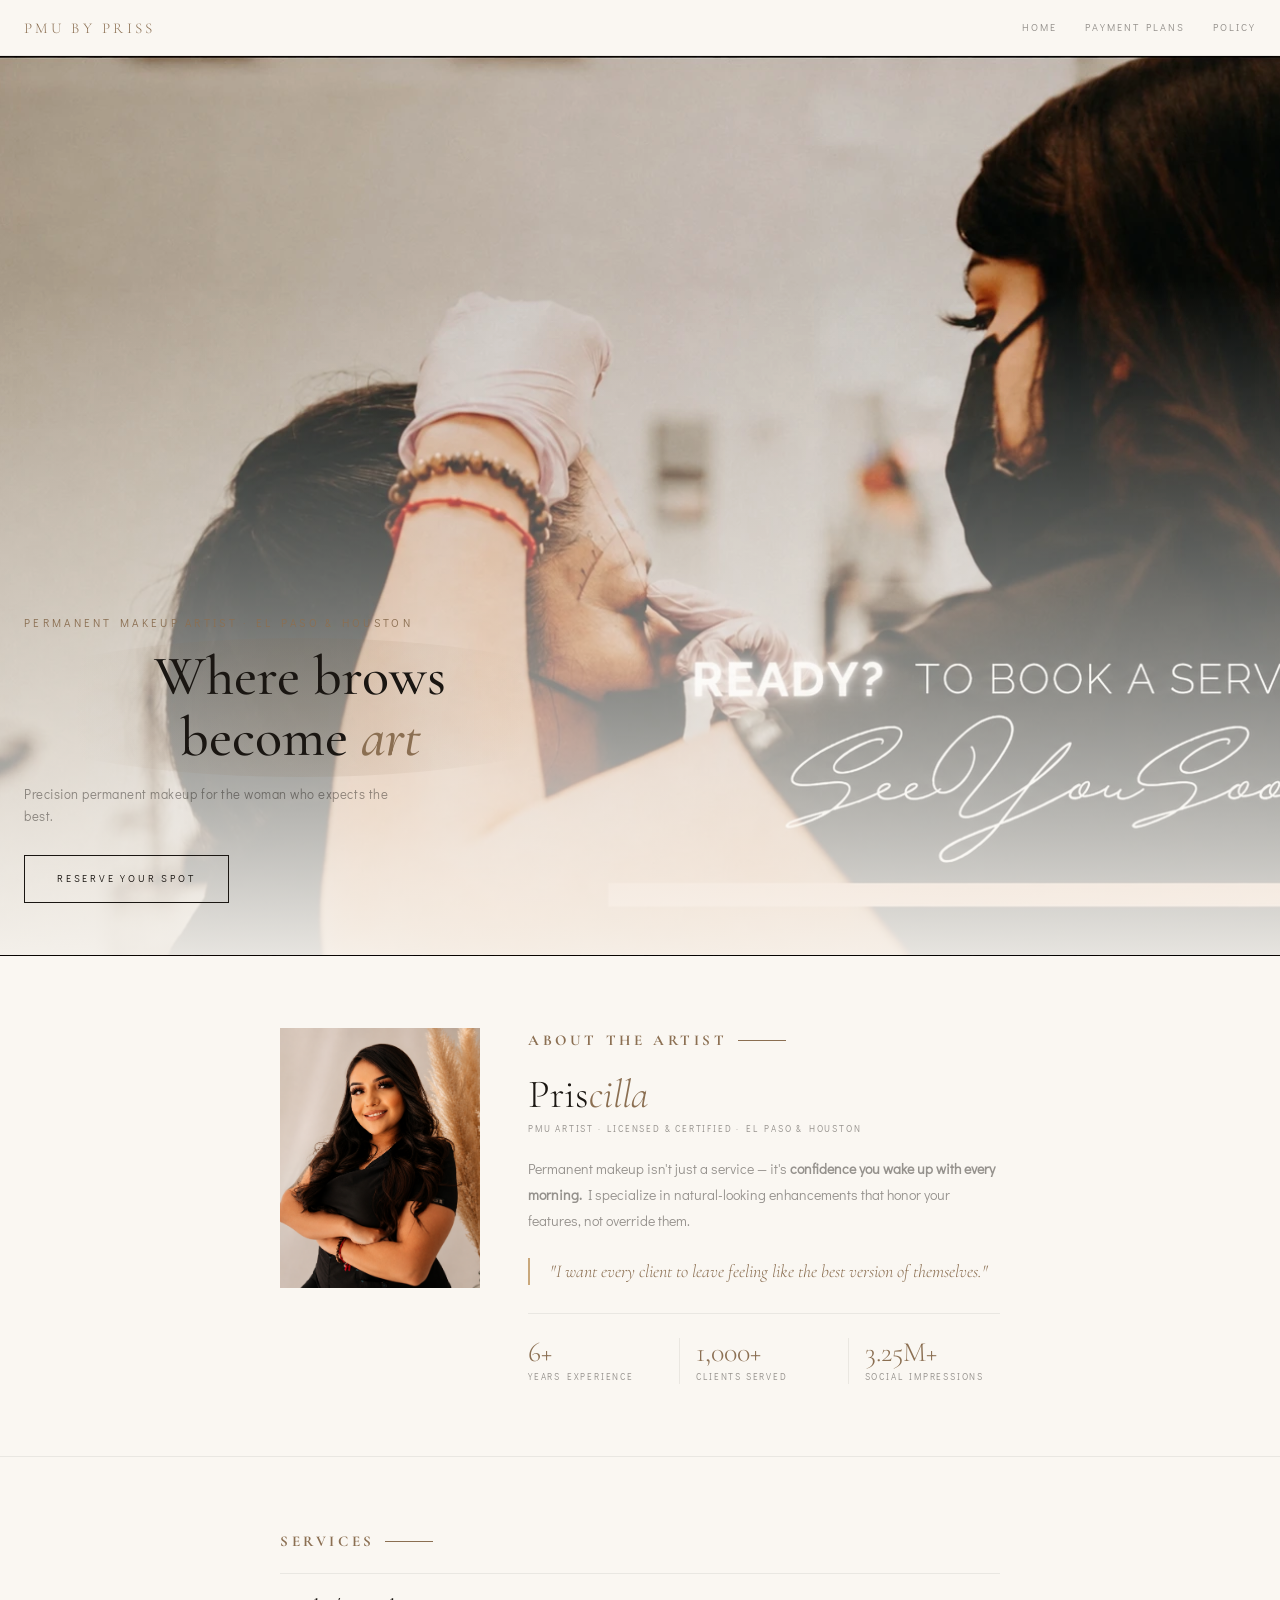
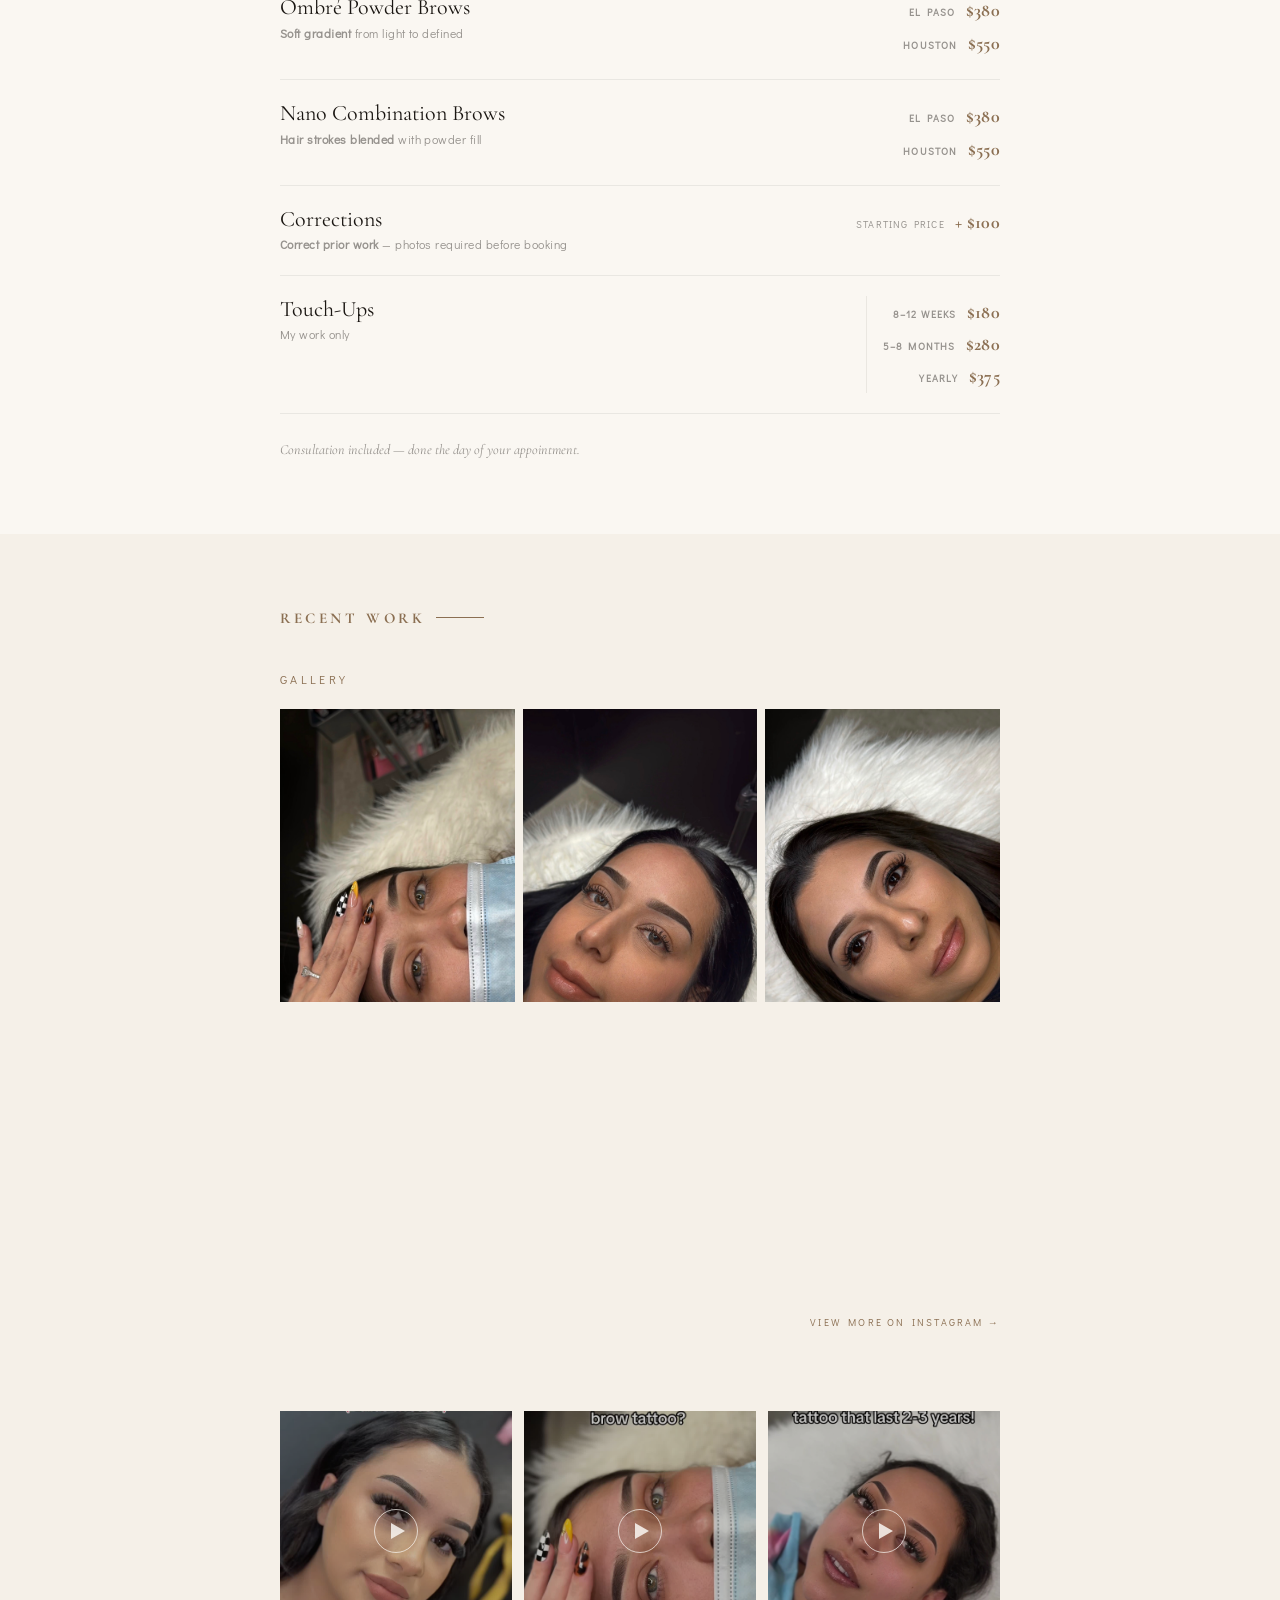
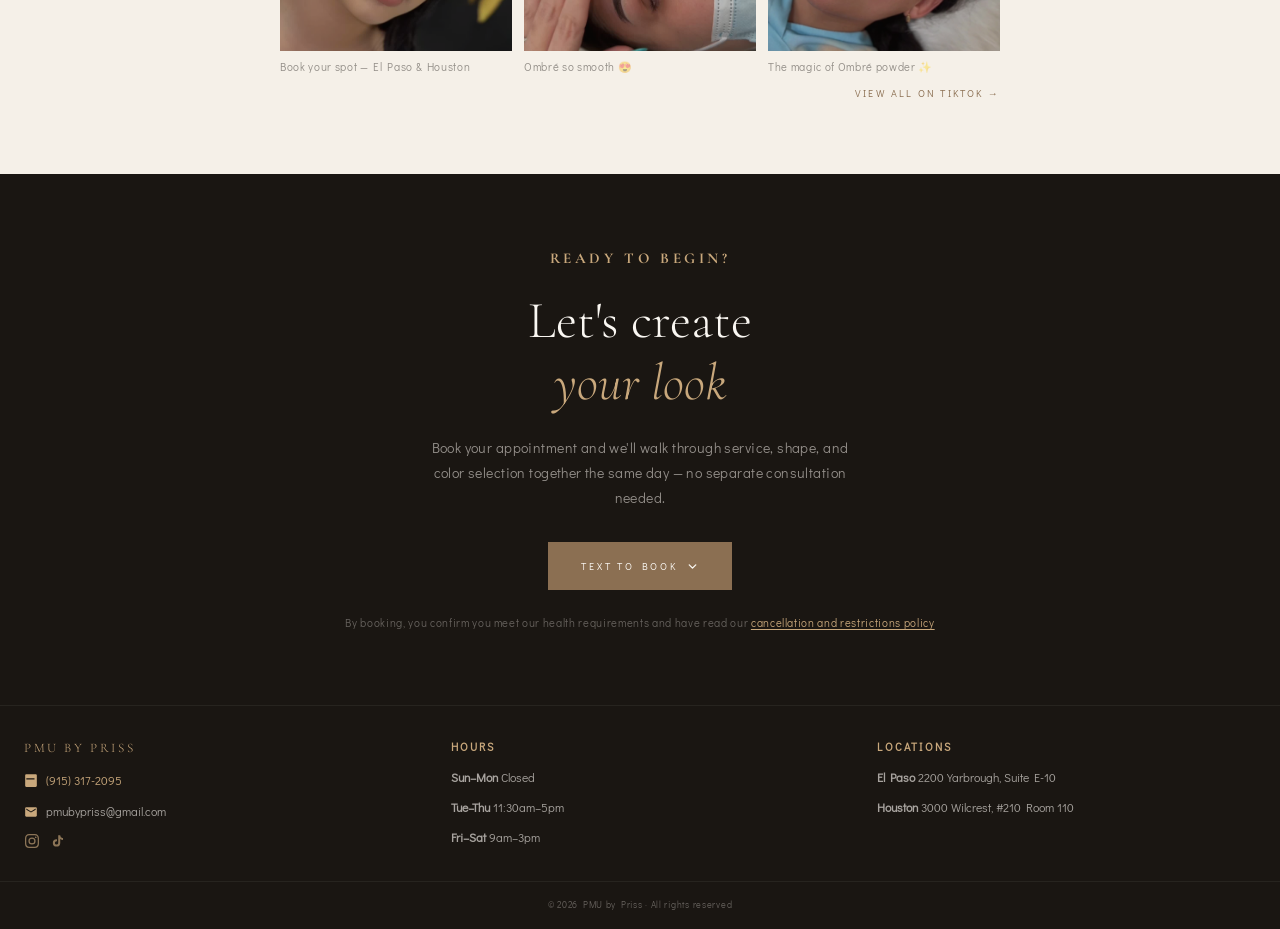
==== commit 035de08a: "test: switch to temporary anchor tag approach for opening external browser on TikTok" ====
--- a/index.html
+++ b/index.html
@@ -29,18 +29,8 @@
   <!-- TIKTOK BROWSER BANNER -->
   <div id="tiktokBanner" class="app-banner" style="display: none;">
     <div class="app-banner-content">
-      <p class="app-banner-text">To book, copy the link below and open it in your browser</p>
-      <div class="app-banner-url-box">
-        <input
-          type="text"
-          id="bannerUrlInput"
-          class="app-banner-url-input"
-          readonly
-          value=""
-          aria-label="Current page URL"
-        >
-        <button id="copyUrlBtn" class="app-banner-copy-btn">Copy Link</button>
-      </div>
+      <p class="app-banner-text">To book, open this page in your browser</p>
+      <button id="openBrowserBtn" class="app-banner-btn">Open in Browser</button>
       <button id="dismissBannerBtn" class="app-banner-close" aria-label="Dismiss">×</button>
     </div>
   </div>
--- a/style.css
+++ b/style.css
@@ -119,6 +119,7 @@
    APP BROWSER BANNER (TikTok)
 ───────────────────────────────────────── */
 .app-banner {
+  display: none !important;
   position: fixed;
   top: 0;
   left: 0;
@@ -130,6 +131,10 @@
   box-shadow: 0 2px 8px rgba(0, 0, 0, 0.1);
 }
 
+.app-banner.show {
+  display: block !important;
+}
+
 .app-banner-content {
   max-width: var(--max-width);
   margin: 0 auto;
@@ -144,35 +149,12 @@
   font-family: var(--font-body);
   font-size: 14px;
   line-height: 1.4;
+  flex: 1;
   margin: 0;
   font-weight: 600;
 }
 
-.app-banner-url-box {
-  display: flex;
-  gap: 8px;
-  align-items: stretch;
-}
-
-.app-banner-url-input {
-  flex: 1;
-  background: rgba(255, 255, 255, 0.95);
-  color: var(--terracotta);
-  border: none;
-  border-radius: 4px;
-  padding: 8px 10px;
-  font-family: 'Courier New', monospace;
-  font-size: 12px;
-  overflow: hidden;
-  text-overflow: ellipsis;
-  min-width: 0;
-}
-
-.app-banner-url-input::placeholder {
-  color: var(--muted);
-}
-
-.app-banner-copy-btn {
+.app-banner-btn {
   background: white;
   color: var(--terracotta);
   border: none;
@@ -184,17 +166,11 @@
   cursor: pointer;
   white-space: nowrap;
   transition: all 200ms ease;
-  flex-shrink: 0;
-}
-
-.app-banner-copy-btn:hover {
+}
+
+.app-banner-btn:hover {
   background: var(--cream);
   transform: translateY(-1px);
-}
-
-.app-banner-copy-btn.copied {
-  background: #4caf50;
-  color: white;
 }
 
 .app-banner-close {
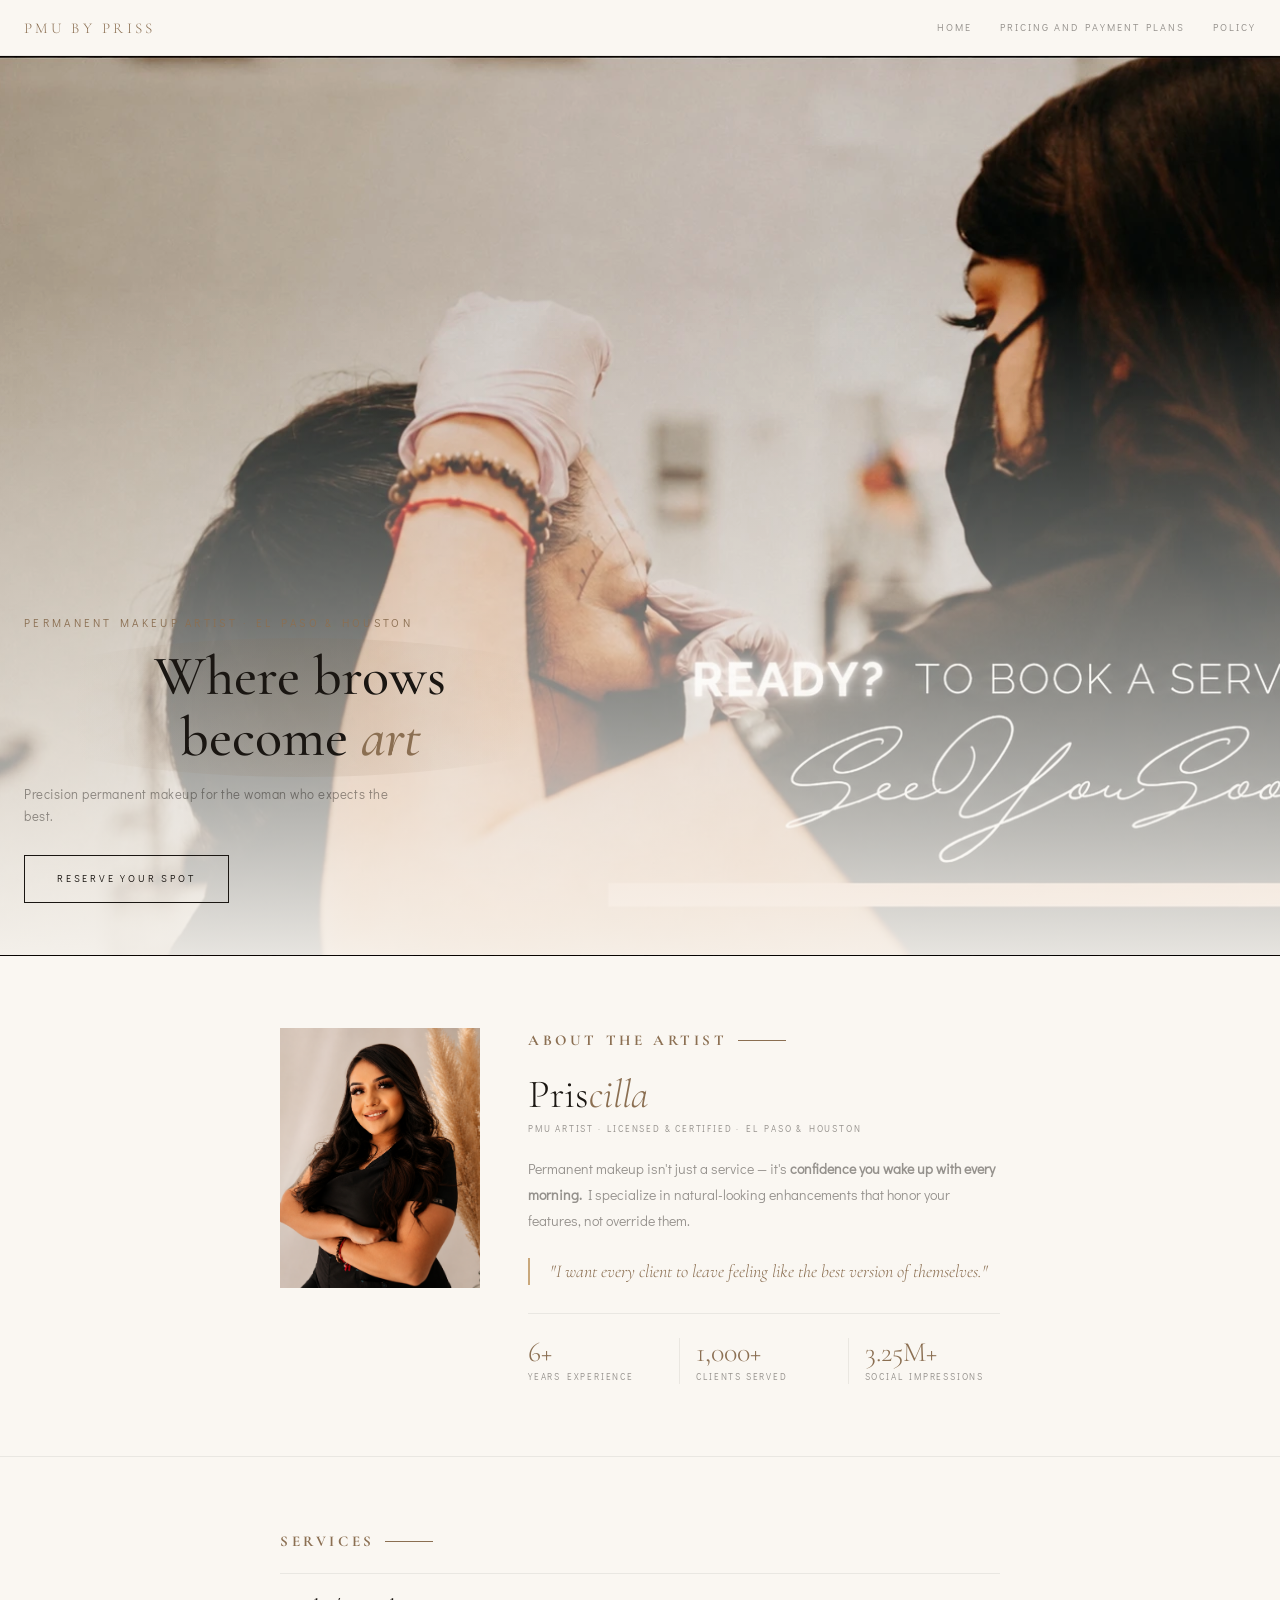
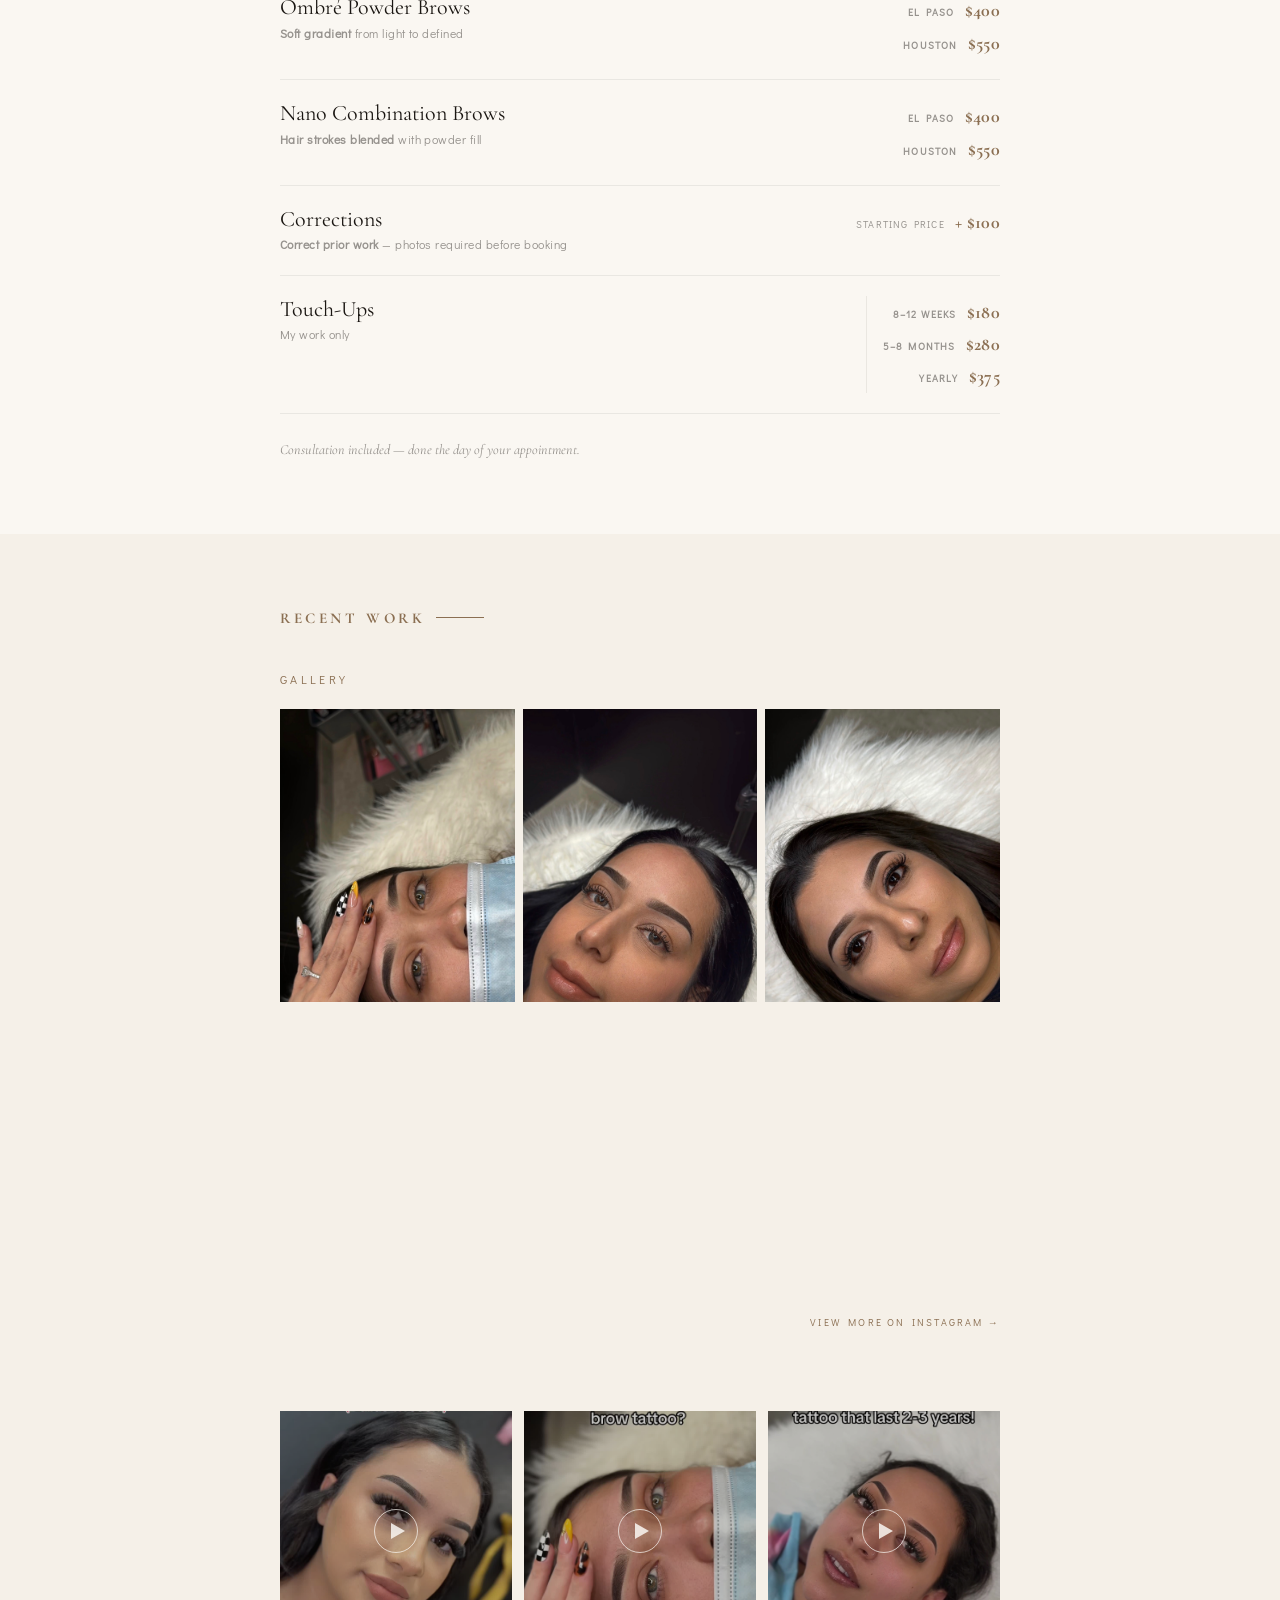
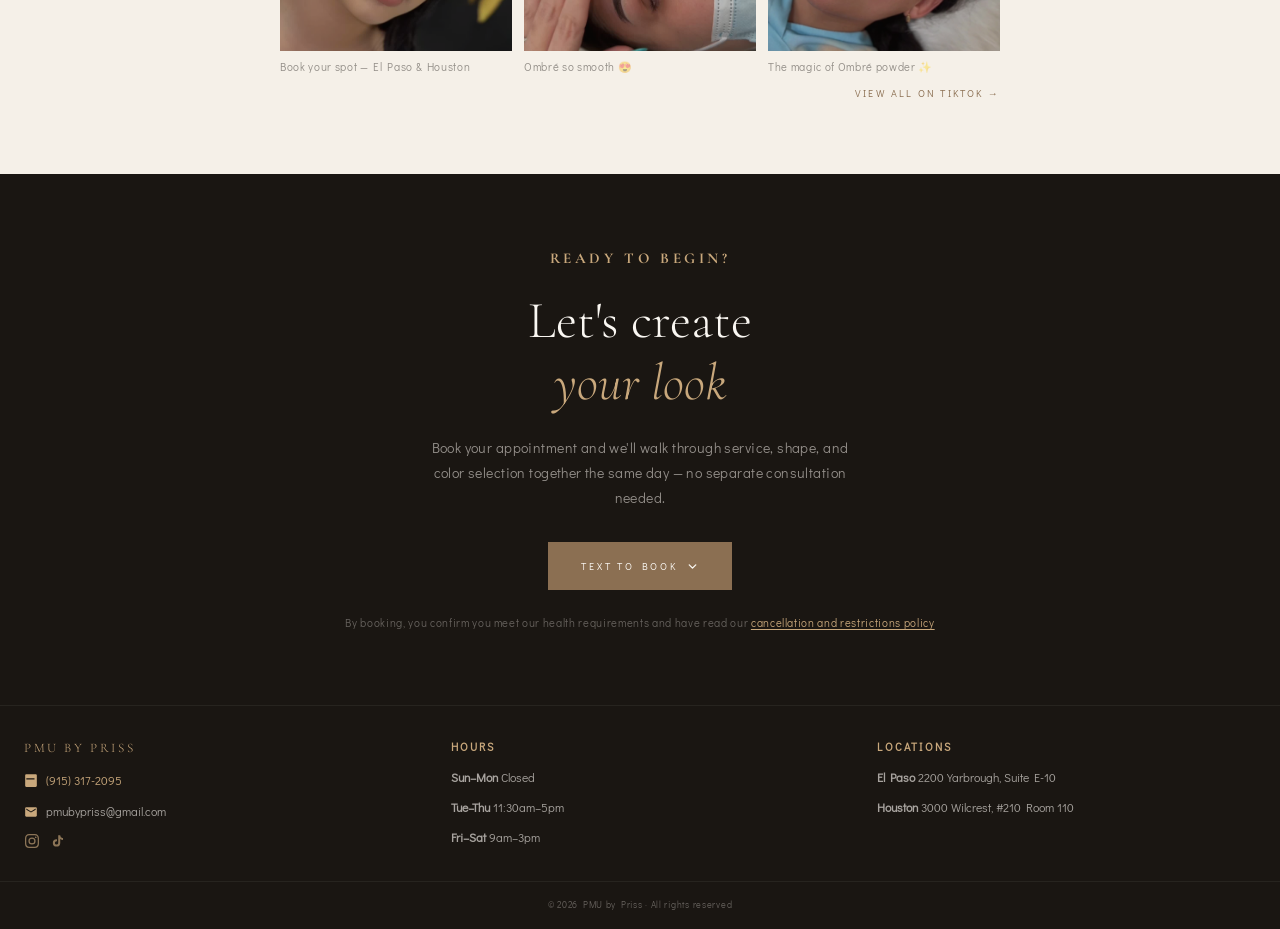
==== commit 16d4b7f9: "update: El Paso brow prices $380 → $400; rename Payment Plans to Pricing and Payment Plans" ====
--- a/index.html
+++ b/index.html
@@ -21,6 +21,15 @@
 
   <link rel="stylesheet" href="style.css">
 
+  <!-- Google Analytics -->
+  <script async src="https://www.googletagmanager.com/gtag/js?id=G-J4X9S3GSEF"></script>
+  <script>
+    window.dataLayer = window.dataLayer || [];
+    function gtag(){dataLayer.push(arguments);}
+    gtag('js', new Date());
+    gtag('config', 'G-J4X9S3GSEF');
+  </script>
+
   <!-- TikTok Embed Script -->
   <script async src="https://www.tiktok.com/embed.js"></script>
 </head>
@@ -29,8 +38,18 @@
   <!-- TIKTOK BROWSER BANNER -->
   <div id="tiktokBanner" class="app-banner" style="display: none;">
     <div class="app-banner-content">
-      <p class="app-banner-text">To book, open this page in your browser</p>
-      <button id="openBrowserBtn" class="app-banner-btn">Open in Browser</button>
+      <p class="app-banner-text">Copy the link and paste it in your browser to continue booking</p>
+      <div class="app-banner-url-box">
+        <input
+          type="text"
+          id="bannerUrlInput"
+          class="app-banner-url-input"
+          readonly
+          value=""
+          aria-label="Current page URL"
+        >
+        <button id="copyUrlBtn" class="app-banner-copy-btn">Copy Link</button>
+      </div>
       <button id="dismissBannerBtn" class="app-banner-close" aria-label="Dismiss">×</button>
     </div>
   </div>
@@ -45,7 +64,7 @@
     </button>
     <div id="navMenu" class="nav-menu" aria-hidden="true">
       <a href="/">Home</a>
-      <a href="payment-plans.html">Payment Plans</a>
+      <a href="payment-plans.html">Pricing and Payment Plans</a>
       <a href="policy.html">Policy</a>
     </div>
   </nav>
@@ -114,7 +133,7 @@
             <p class="service-desc"><strong>Soft gradient</strong> from light to defined</p>
           </div>
           <div class="service-pricing">
-            <p class="price-location"><span class="price-city"><strong>El Paso</strong></span><span class="price-amount"><strong>$380</strong></span></p>
+            <p class="price-location"><span class="price-city"><strong>El Paso</strong></span><span class="price-amount"><strong>$400</strong></span></p>
             <p class="price-location"><span class="price-city"><strong>Houston</strong></span><span class="price-amount"><strong>$550</strong></span></p>
           </div>
         </li>
@@ -124,7 +143,7 @@
             <p class="service-desc"><strong>Hair strokes blended</strong> with powder fill</p>
           </div>
           <div class="service-pricing">
-            <p class="price-location"><span class="price-city"><strong>El Paso</strong></span><span class="price-amount"><strong>$380</strong></span></p>
+            <p class="price-location"><span class="price-city"><strong>El Paso</strong></span><span class="price-amount"><strong>$400</strong></span></p>
             <p class="price-location"><span class="price-city"><strong>Houston</strong></span><span class="price-amount"><strong>$550</strong></span></p>
           </div>
         </li>
--- a/style.css
+++ b/style.css
@@ -124,11 +124,12 @@
   top: 0;
   left: 0;
   right: 0;
-  background: var(--terracotta);
+  background: linear-gradient(135deg, var(--terracotta) 0%, #8b6f52 100%);
   color: white;
-  padding: 12px 16px;
+  padding: 16px 20px;
   z-index: 1000;
-  box-shadow: 0 2px 8px rgba(0, 0, 0, 0.1);
+  box-shadow: 0 4px 12px rgba(0, 0, 0, 0.15);
+  font-size: 14px;
 }
 
 .app-banner.show {
@@ -140,55 +141,93 @@
   margin: 0 auto;
   display: flex;
   flex-direction: column;
-  gap: 12px;
+  gap: 10px;
   position: relative;
-  padding-right: 32px;
+  padding-right: 28px;
 }
 
 .app-banner-text {
   font-family: var(--font-body);
   font-size: 14px;
   line-height: 1.4;
+  margin: 0;
+  font-weight: 500;
+  letter-spacing: 0.3px;
+}
+
+.app-banner-url-box {
+  display: flex;
+  gap: 6px;
+  align-items: center;
+}
+
+.app-banner-url-input {
   flex: 1;
-  margin: 0;
-  font-weight: 600;
-}
-
-.app-banner-btn {
   background: white;
   color: var(--terracotta);
   border: none;
-  padding: 8px 14px;
-  border-radius: 4px;
+  border-radius: 3px;
+  padding: 8px 12px;
+  font-family: 'Courier New', monospace;
+  font-size: 11px;
+  overflow: hidden;
+  text-overflow: ellipsis;
+  min-width: 0;
+  box-shadow: inset 0 1px 2px rgba(0, 0, 0, 0.05);
+}
+
+.app-banner-url-input::placeholder {
+  color: rgba(139, 111, 82, 0.5);
+}
+
+.app-banner-copy-btn {
+  background: white;
+  color: var(--terracotta);
+  border: none;
+  padding: 8px 12px;
+  border-radius: 3px;
   font-family: var(--font-body);
-  font-size: 13px;
+  font-size: 12px;
   font-weight: 600;
+  letter-spacing: 0.3px;
   cursor: pointer;
   white-space: nowrap;
-  transition: all 200ms ease;
-}
-
-.app-banner-btn:hover {
-  background: var(--cream);
-  transform: translateY(-1px);
+  transition: all 150ms ease;
+  flex-shrink: 0;
+  box-shadow: 0 1px 3px rgba(0, 0, 0, 0.1);
+}
+
+.app-banner-copy-btn:active {
+  transform: scale(0.98);
+}
+
+.app-banner-copy-btn.copied {
+  background: #6bcf7f;
+  color: white;
+  box-shadow: 0 2px 4px rgba(107, 207, 127, 0.3);
 }
 
 .app-banner-close {
   position: absolute;
-  top: 8px;
+  top: 12px;
   right: 8px;
   background: none;
   border: none;
   color: white;
-  font-size: 24px;
+  font-size: 22px;
   cursor: pointer;
-  padding: 0 4px;
+  padding: 0;
   line-height: 1;
-  opacity: 0.8;
-  transition: opacity 200ms ease;
-}
-
-.app-banner-close:hover {
+  opacity: 0.85;
+  transition: opacity 150ms ease;
+  width: 28px;
+  height: 28px;
+  display: flex;
+  align-items: center;
+  justify-content: center;
+}
+
+.app-banner-close:active {
   opacity: 1;
 }
 
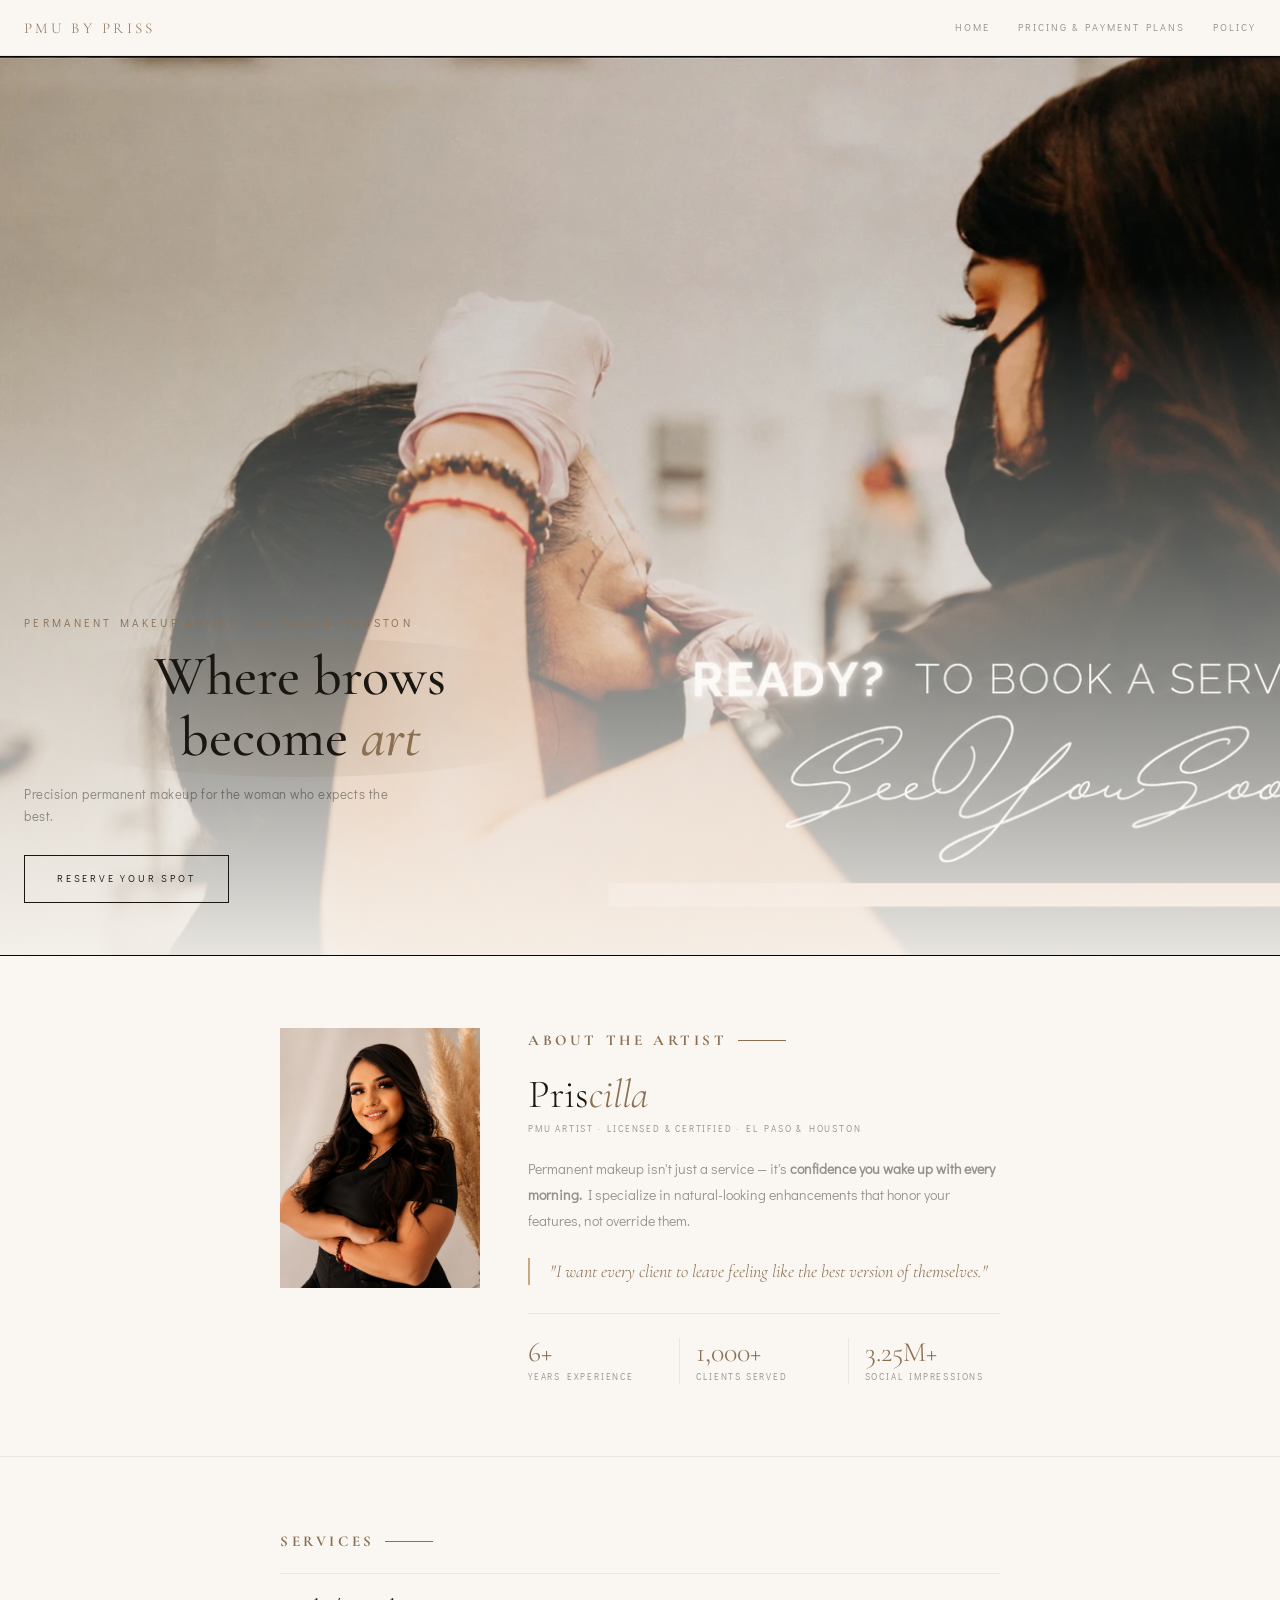
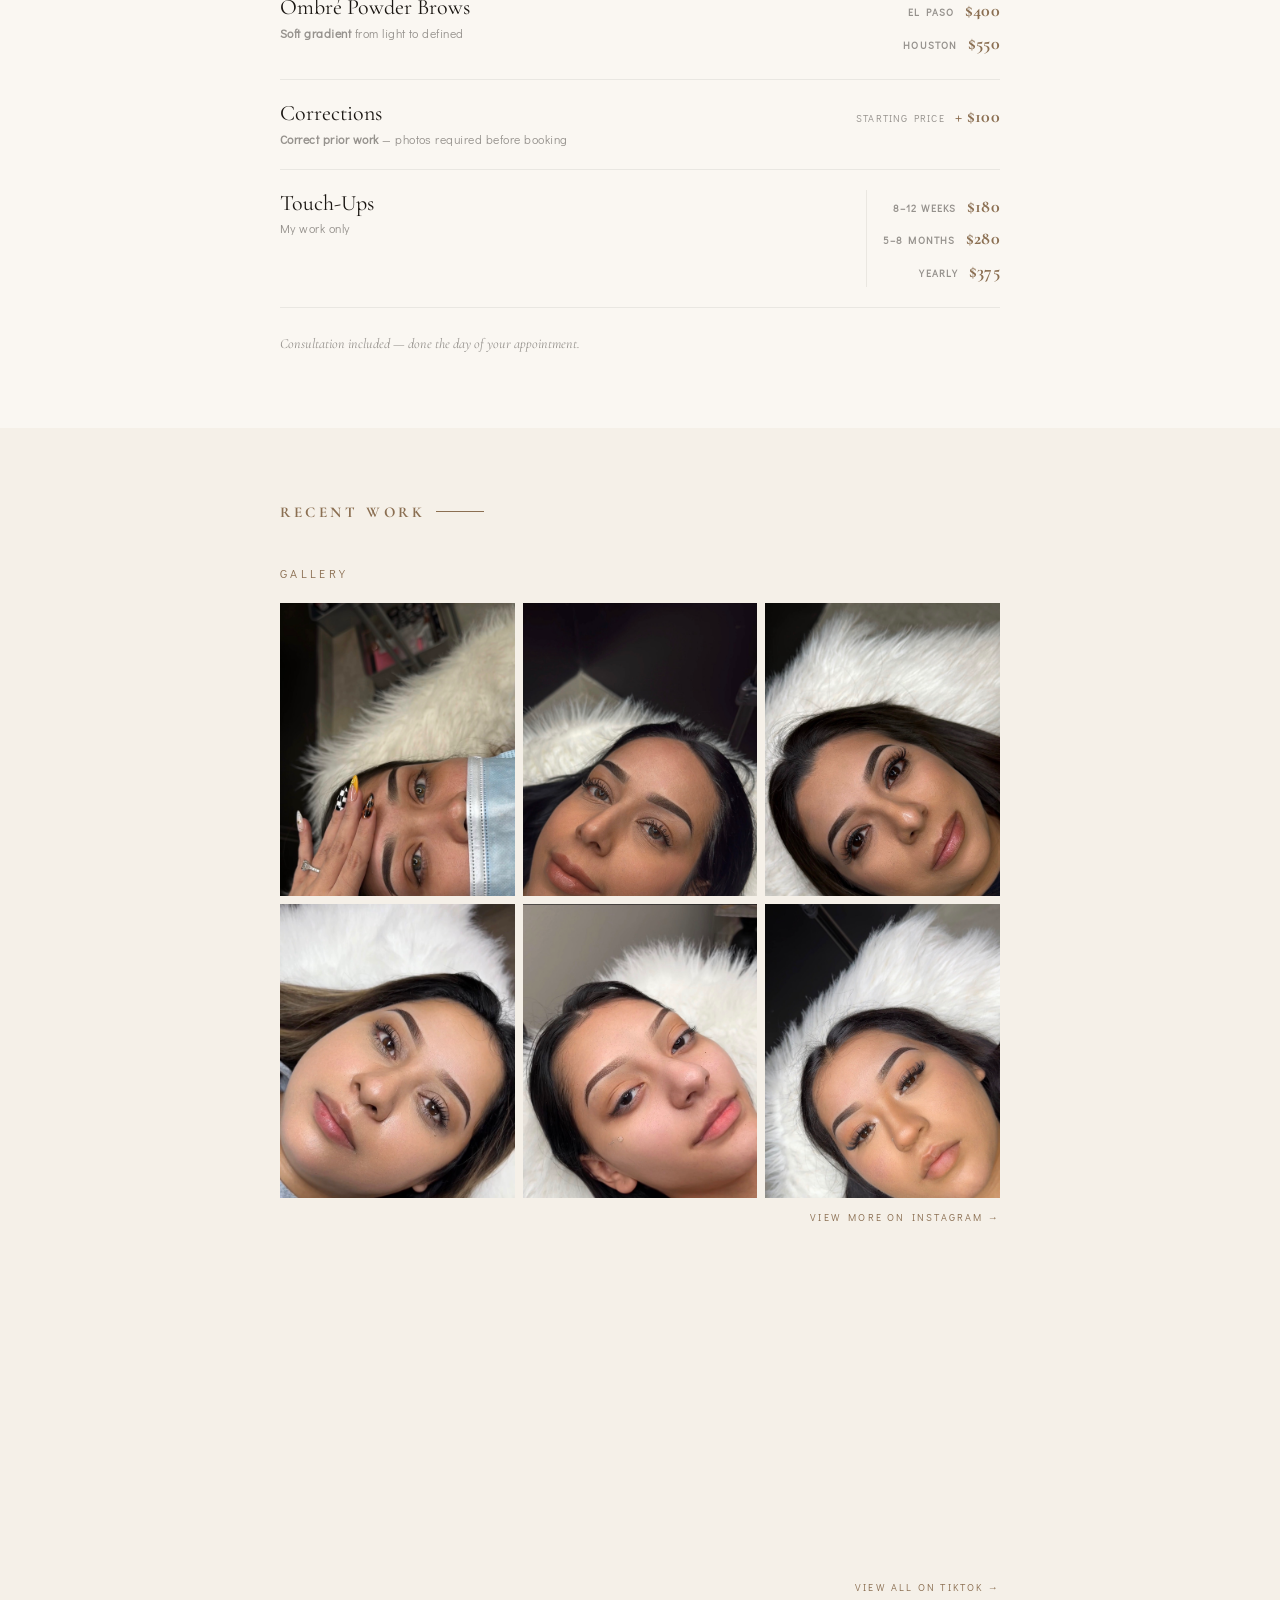
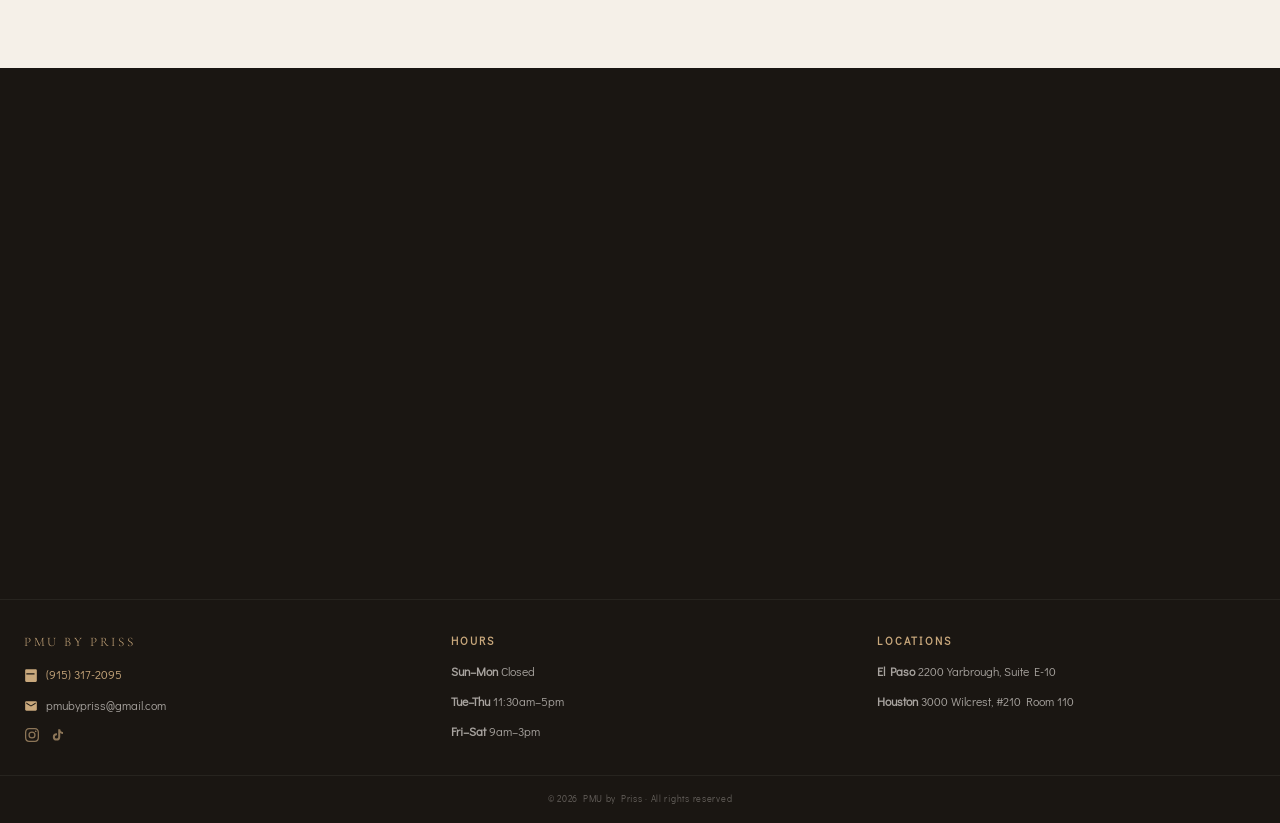
==== commit 148e51d1: "update: Pricing & Payment Plans naming; remove Nano Combination Brows service" ====
--- a/index.html
+++ b/index.html
@@ -8,7 +8,7 @@
 
   <!-- OG / Social Meta -->
   <meta property="og:title" content="PMU by Priss — Permanent Makeup Artist">
-  <meta property="og:description" content="Precision permanent makeup in El Paso & Houston. Ombré powder brows, combination brows, lip blush, and corrections.">
+  <meta property="og:description" content="Precision permanent makeup in El Paso & Houston. Ombré powder brows, corrections, and touch-ups.">
   <meta property="og:image" content="[REPLACE: absolute URL to hero image after deploy]">
   <meta property="og:url" content="[REPLACE: deployed site URL]">
   <meta property="og:type" content="website">
@@ -64,7 +64,7 @@
     </button>
     <div id="navMenu" class="nav-menu" aria-hidden="true">
       <a href="/">Home</a>
-      <a href="payment-plans.html">Pricing and Payment Plans</a>
+      <a href="payment-plans.html">Pricing &amp; Payment Plans</a>
       <a href="policy.html">Policy</a>
     </div>
   </nav>
@@ -139,16 +139,6 @@
         </li>
         <li class="service-item reveal">
           <div class="service-info">
-            <p class="service-name">Nano Combination Brows</p>
-            <p class="service-desc"><strong>Hair strokes blended</strong> with powder fill</p>
-          </div>
-          <div class="service-pricing">
-            <p class="price-location"><span class="price-city"><strong>El Paso</strong></span><span class="price-amount"><strong>$400</strong></span></p>
-            <p class="price-location"><span class="price-city"><strong>Houston</strong></span><span class="price-amount"><strong>$550</strong></span></p>
-          </div>
-        </li>
-<li class="service-item reveal">
-          <div class="service-info">
             <p class="service-name">Corrections</p>
             <p class="service-desc"><strong>Correct prior work</strong> — photos required before booking</p>
           </div>
